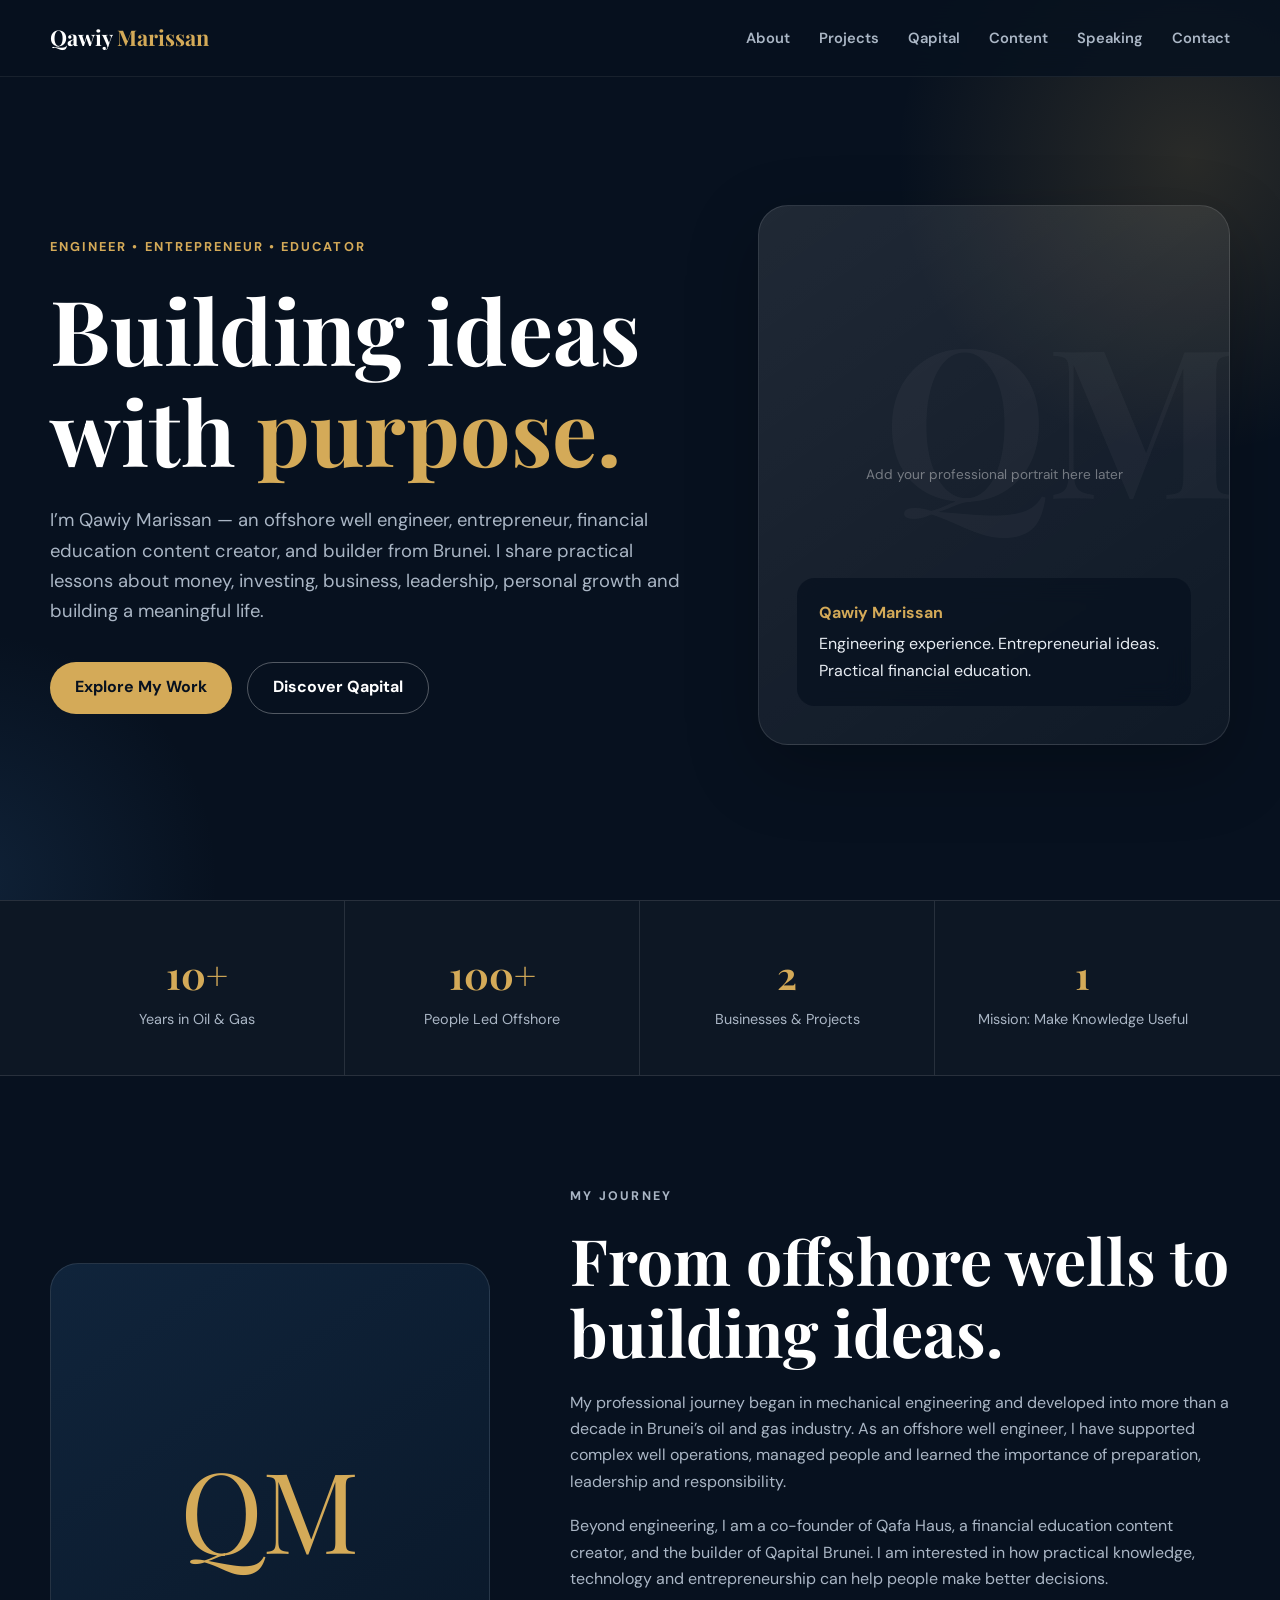
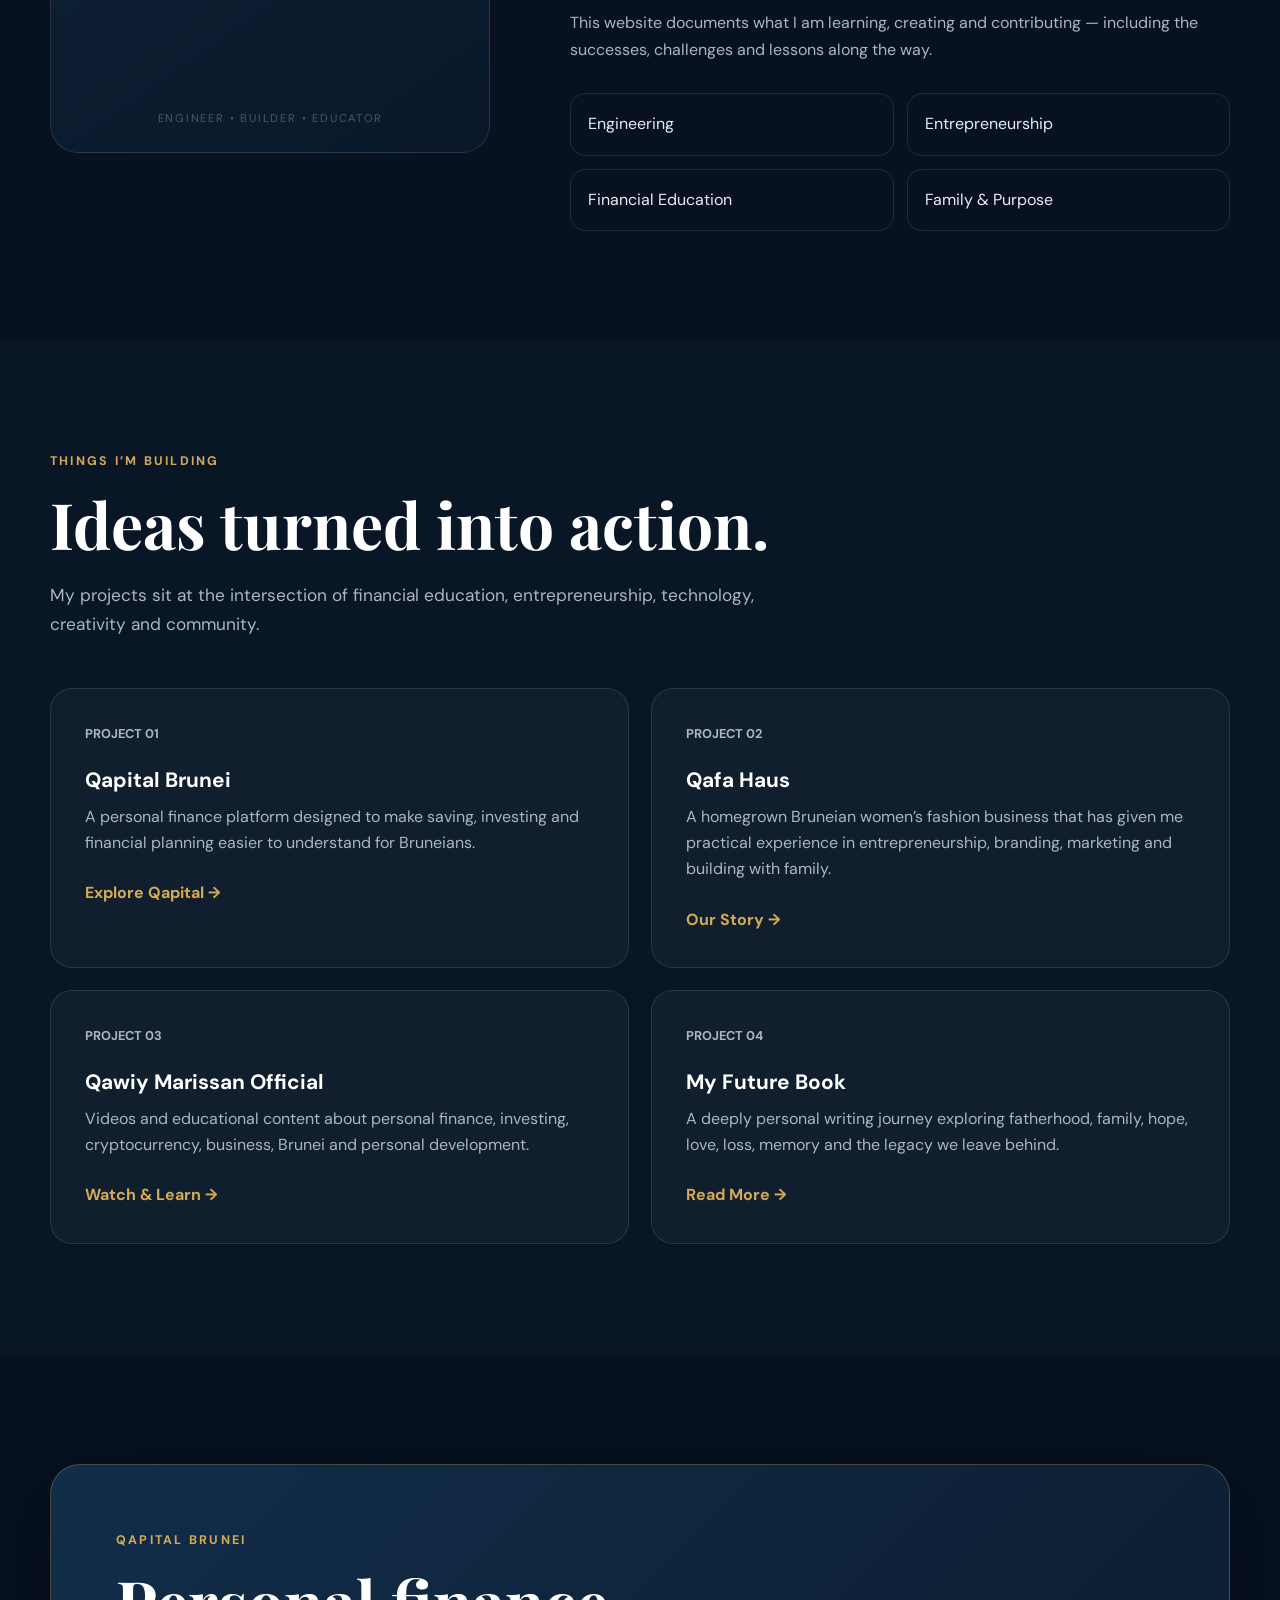
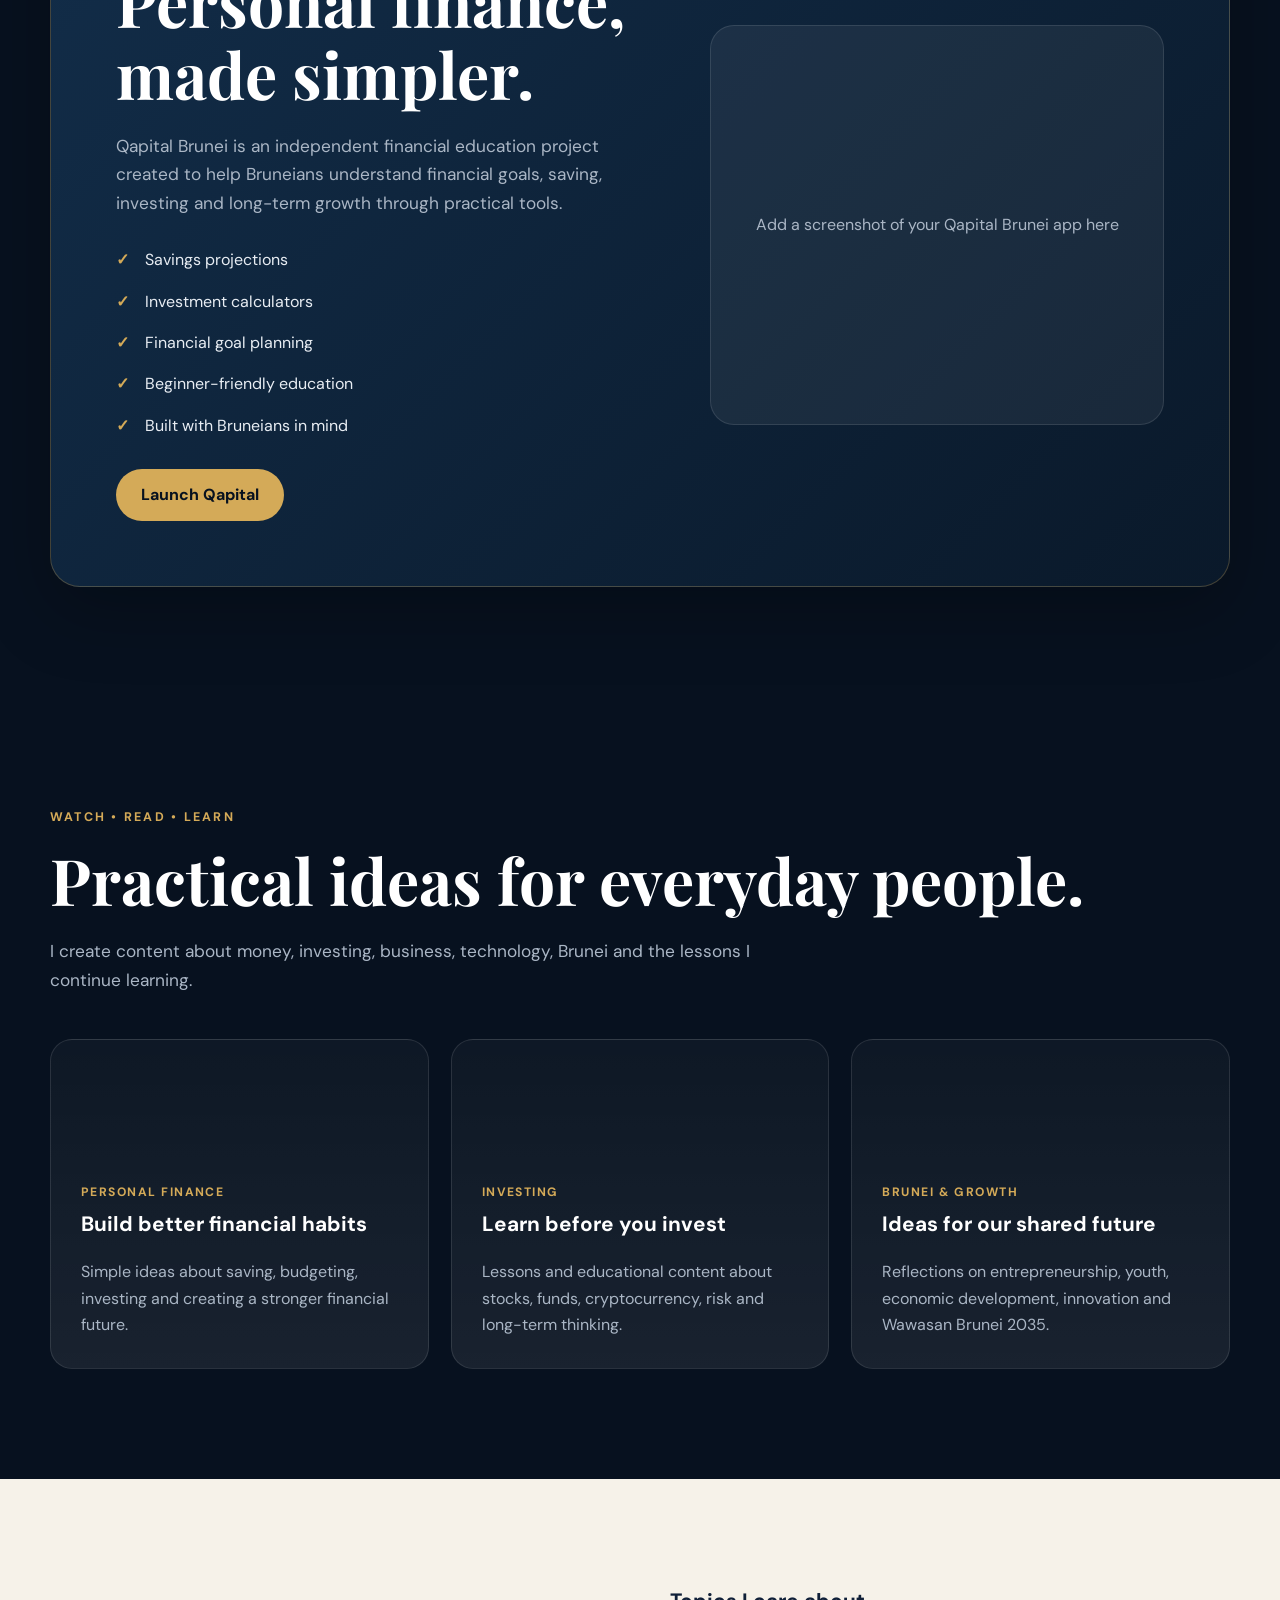
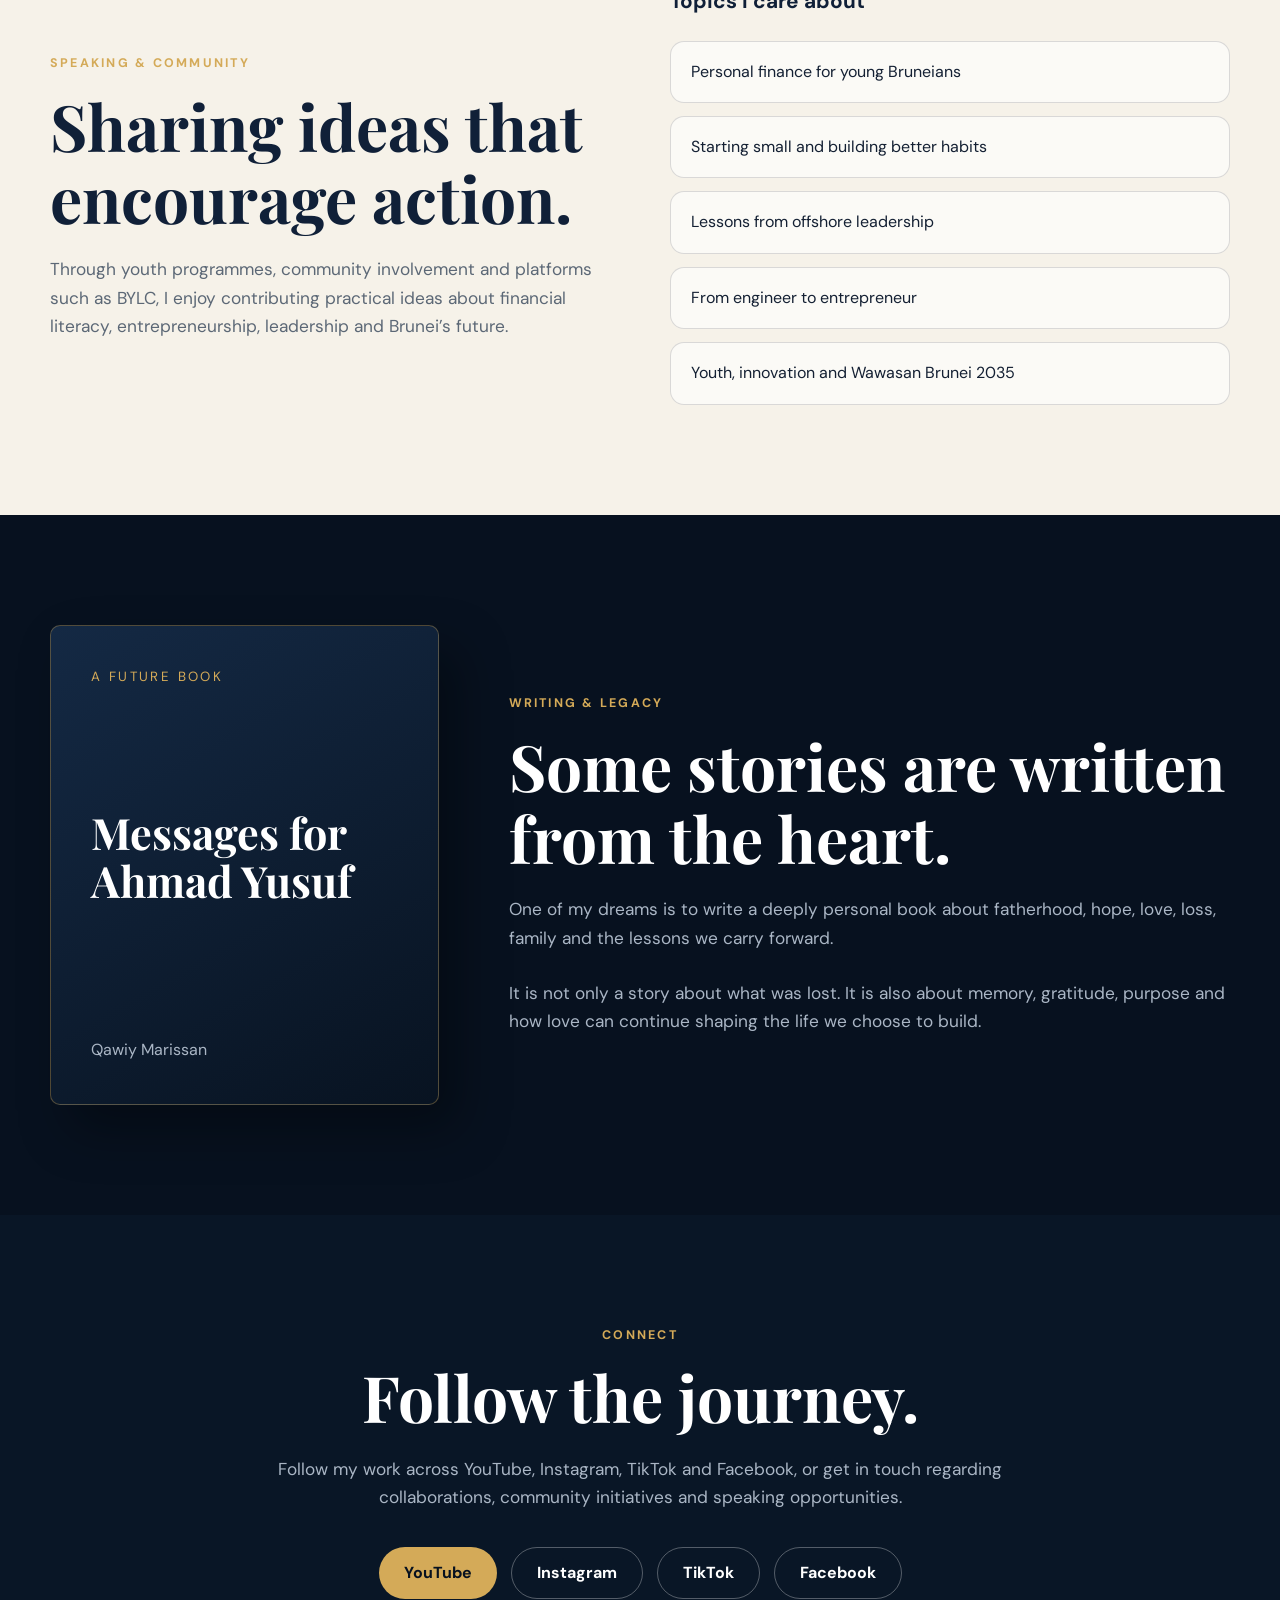
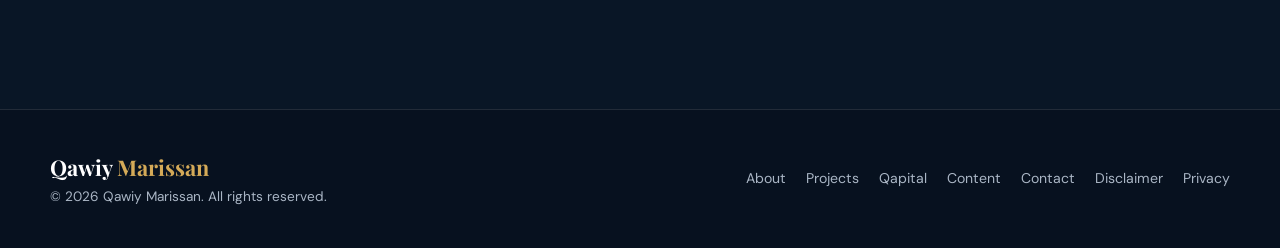
==== index.html @ a320475a "Create first version of qawiymarissan.com" ====
<!DOCTYPE html>
<html lang="en">
<head>
  <meta charset="UTF-8">

  <meta
    name="viewport"
    content="width=device-width, initial-scale=1.0"
  >

  <title>
    Qawiy Marissan | Engineer, Entrepreneur & Financial Educator
  </title>

  <meta
    name="description"
    content="The official website of Qawiy Marissan — offshore well engineer, entrepreneur, financial educator, content creator and builder of Qapital Brunei."
  >

  <meta
    name="author"
    content="Qawiy Marissan"
  >

  <meta
    name="theme-color"
    content="#07111f"
  >

  <meta
    property="og:title"
    content="Qawiy Marissan"
  >

  <meta
    property="og:description"
    content="Engineering experience. Entrepreneurial ideas. Practical financial education for Brunei."
  >

  <meta
    property="og:type"
    content="website"
  >

  <meta
    property="og:url"
    content="https://qawiymarissan.com"
  >

  <link
    rel="preconnect"
    href="https://fonts.googleapis.com"
  >

  <link
    rel="preconnect"
    href="https://fonts.gstatic.com"
    crossorigin
  >

  <link
    href="https://fonts.googleapis.com/css2?family=DM+Sans:wght@400;500;600;700&family=Playfair+Display:wght@600;700&display=swap"
    rel="stylesheet"
  >

  <style>

    :root {
      --navy: #07111f;
      --navy-light: #0c1c30;
      --navy-card: #10243b;

      --gold: #d4aa58;
      --gold-light: #f1d59a;

      --white: #ffffff;
      --cream: #f6f2e9;

      --text: #e8edf3;
      --muted: #aab6c5;

      --border:
        rgba(255, 255, 255, 0.11);

      --shadow:
        0 24px 70px rgba(0, 0, 0, 0.25);

      --radius: 22px;

      --max-width: 1180px;
    }


    * {
      box-sizing: border-box;
      margin: 0;
      padding: 0;
    }


    html {
      scroll-behavior: smooth;
    }


    body {
      background: var(--navy);

      color: var(--text);

      font-family:
        "DM Sans",
        Arial,
        sans-serif;

      line-height: 1.65;

      overflow-x: hidden;
    }


    a {
      color: inherit;

      text-decoration: none;
    }


    img {
      max-width: 100%;

      display: block;
    }


    button {
      font: inherit;
    }


    .container {
      width:
        min(
          calc(100% - 40px),
          var(--max-width)
        );

      margin: auto;
    }


    .section {
      padding:
        110px
        0;
    }


    .section-label {
      color: var(--gold);

      font-size: 0.78rem;

      font-weight: 700;

      letter-spacing: 0.18em;

      text-transform: uppercase;

      margin-bottom: 16px;
    }


    h1,
    h2,
    h3 {
      line-height: 1.12;
    }


    h1,
    h2 {
      font-family:
        "Playfair Display",
        Georgia,
        serif;
    }


    h2 {
      color: var(--white);

      font-size:
        clamp(
          2.1rem,
          5vw,
          4rem
        );

      margin-bottom: 22px;
    }


    h3 {
      color: var(--white);

      font-size: 1.3rem;

      margin-bottom: 12px;
    }


    .lead {
      color: var(--muted);

      max-width: 730px;

      font-size: 1.08rem;
    }


    .btn {
      display: inline-flex;

      justify-content: center;

      align-items: center;

      min-height: 52px;

      padding:
        0
        25px;

      border-radius: 999px;

      font-weight: 700;

      transition:
        transform 0.25s ease,
        background 0.25s ease,
        border 0.25s ease;
    }


    .btn:hover {
      transform:
        translateY(-3px);
    }


    .btn-primary {
      background:
        var(--gold);

      color:
        var(--navy);
    }


    .btn-primary:hover {
      background:
        var(--gold-light);
    }


    .btn-outline {
      border:
        1px solid
        rgba(
          255,
          255,
          255,
          0.3
        );

      color:
        var(--white);
    }


    .btn-outline:hover {
      border-color:
        var(--gold);

      color:
        var(--gold);
    }


    /* Navigation */


    .navbar {
      position: fixed;

      top: 0;

      left: 0;

      right: 0;

      z-index: 1000;

      background:
        rgba(
          7,
          17,
          31,
          0.83
        );

      backdrop-filter:
        blur(18px);

      border-bottom:
        1px solid
        rgba(
          255,
          255,
          255,
          0.07
        );
    }


    .nav-inner {
      min-height: 76px;

      display: flex;

      justify-content:
        space-between;

      align-items:
        center;
    }


    .logo {
      font-family:
        "Playfair Display",
        serif;

      color:
        var(--white);

      font-size: 1.35rem;

      font-weight: 700;
    }


    .logo span {
      color:
        var(--gold);
    }


    .nav-links {
      display: flex;

      align-items:
        center;

      gap: 29px;

      list-style: none;
    }


    .nav-links a {
      color:
        var(--muted);

      font-size:
        0.92rem;

      font-weight:
        600;

      transition:
        color
        0.2s;
    }


    .nav-links a:hover {
      color:
        var(--gold);
    }


    .menu-button {
      display: none;

      border: 0;

      background:
        transparent;

      color:
        var(--white);

      font-size:
        1.6rem;

      cursor:
        pointer;
    }


    /* Hero */


    .hero {
      min-height:
        100vh;

      display:
        flex;

      align-items:
        center;

      padding:
        130px
        0
        80px;

      position:
        relative;

      overflow:
        hidden;
    }


    .hero::before {
      content: "";

      position:
        absolute;

      width:
        620px;

      height:
        620px;

      right:
        -220px;

      top:
        -150px;

      border-radius:
        50%;

      background:
        radial-gradient(
          circle,
          rgba(
            212,
            170,
            88,
            0.17
          ),
          transparent
          67%
        );
    }


    .hero::after {
      content: "";

      position:
        absolute;

      width:
        500px;

      height:
        500px;

      left:
        -280px;

      bottom:
        -230px;

      border-radius:
        50%;

      background:
        radial-gradient(
          circle,
          rgba(
            52,
            105,
            159,
            0.19
          ),
          transparent
          70%
        );
    }


    .hero-grid {
      display: grid;

      grid-template-columns:
        1.15fr
        0.85fr;

      align-items:
        center;

      gap:
        70px;

      position:
        relative;

      z-index:
        1;
    }


    .hero-kicker {
      color:
        var(--gold);

      font-weight:
        700;

      letter-spacing:
        0.16em;

      text-transform:
        uppercase;

      font-size:
        0.8rem;

      margin-bottom:
        22px;
    }


    .hero h1 {
      color:
        var(--white);

      font-size:
        clamp(
          3.4rem,
          7vw,
          6.8rem
        );

      margin-bottom:
        25px;
    }


    .hero h1 span {
      color:
        var(--gold);
    }


    .hero-description {
      color:
        var(--muted);

      font-size:
        1.15rem;

      max-width:
        680px;
    }


    .hero-buttons {
      display:
        flex;

      flex-wrap:
        wrap;

      gap:
        15px;

      margin-top:
        35px;
    }


    .hero-card {
      background:
        linear-gradient(
          145deg,
          rgba(
            255,
            255,
            255,
            0.1
          ),
          rgba(
            255,
            255,
            255,
            0.035
          )
        );

      border:
        1px solid
        var(--border);

      border-radius:
        30px;

      min-height:
        540px;

      display:
        flex;

      flex-direction:
        column;

      justify-content:
        flex-end;

      padding:
        38px;

      box-shadow:
        var(--shadow);

      position:
        relative;

      overflow:
        hidden;
    }


    .hero-card::before {
      content:
        "QM";

      position:
        absolute;

      font-family:
        "Playfair Display",
        serif;

      font-size:
        13rem;

      font-weight:
        700;

      color:
        rgba(
          255,
          255,
          255,
          0.035
        );

      top:
        35px;

      right:
        -10px;
    }


    .photo-placeholder {
      position:
        absolute;

      inset:
        0;

      display:
        flex;

      justify-content:
        center;

      align-items:
        center;

      color:
        rgba(
          255,
          255,
          255,
          0.4
        );

      font-size:
        0.85rem;

      text-align:
        center;

      padding:
        30px;
    }


    .hero-card-content {
      position:
        relative;

      z-index:
        2;

      background:
        rgba(
          7,
          17,
          31,
          0.7
        );

      backdrop-filter:
        blur(12px);

      padding:
        22px;

      border-radius:
        18px;
    }


    .hero-card-content strong {
      color:
        var(--gold);

      display:
        block;

      margin-bottom:
        5px;
    }


    /* Statistics */


    .stats {
      border-top:
        1px solid
        var(--border);

      border-bottom:
        1px solid
        var(--border);

      background:
        rgba(
          255,
          255,
          255,
          0.025
        );
    }


    .stats-grid {
      display:
        grid;

      grid-template-columns:
        repeat(
          4,
          1fr
        );
    }


    .stat {
      padding:
        42px
        25px;

      text-align:
        center;

      border-right:
        1px solid
        var(--border);
    }


    .stat:last-child {
      border-right:
        0;
    }


    .stat strong {
      display:
        block;

      color:
        var(--gold);

      font-family:
        "Playfair Display",
        serif;

      font-size:
        2.4rem;
    }


    .stat span {
      color:
        var(--muted);

      font-size:
        0.9rem;
    }


    /* About */


    .about-grid {
      display:
        grid;

      grid-template-columns:
        0.8fr
        1.2fr;

      gap:
        80px;

      align-items:
        center;
    }


    .about-panel {
      min-height:
        490px;

      border:
        1px solid
        var(--border);

      border-radius:
        28px;

      background:
        linear-gradient(
          145deg,
          var(--navy-card),
          #091728
        );

      display:
        flex;

      align-items:
        center;

      justify-content:
        center;

      text-align:
        center;

      padding:
        40px;

      position:
        relative;

      overflow:
        hidden;
    }


    .about-panel::after {
      content:
        "ENGINEER • BUILDER • EDUCATOR";

      position:
        absolute;

      bottom:
        25px;

      color:
        rgba(
          255,
          255,
          255,
          0.27
        );

      font-size:
        0.7rem;

      letter-spacing:
        0.16em;
    }


    .qm-mark {
      font-family:
        "Playfair Display",
        serif;

      font-size:
        7rem;

      color:
        var(--gold);
    }


    .about-copy p {
      color:
        var(--muted);

      margin-bottom:
        18px;
    }


    .values {
      display:
        grid;

      grid-template-columns:
        1fr
        1fr;

      gap:
        13px;

      margin-top:
        30px;
    }


    .value {
      border:
        1px solid
        var(--border);

      padding:
        17px;

      border-radius:
        15px;

      color:
        var(--text);
    }


    /* Projects */


    .projects {
      background:
        #091626;
    }


    .cards {
      display:
        grid;

      grid-template-columns:
        repeat(
          2,
          1fr
        );

      gap:
        22px;

      margin-top:
        50px;
    }


    .card {
      border:
        1px solid
        var(--border);

      border-radius:
        var(--radius);

      padding:
        34px;

      background:
        rgba(
          255,
          255,
          255,
          0.035
        );

      transition:
        transform
        0.3s,
        border
        0.3s;
    }


    .card:hover {
      transform:
        translateY(-7px);

      border-color:
        rgba(
          212,
          170,
          88,
          0.55
        );
    }


    .card-number {
      color:
        var(--gold);

      font-size:
        0.8rem;

      font-weight:
        700;

      margin-bottom:
        40px;
    }


    .card p {
      color:
        var(--muted);

      margin-bottom:
        24px;
    }


    .text-link {
      color:
        var(--gold);

      font-weight:
        700;
    }


    /* Qapital */


    .qapital-box {
      display:
        grid;

      grid-template-columns:
        1fr
        0.85fr;

      gap:
        60px;

      align-items:
        center;

      padding:
        65px;

      border-radius:
        30px;

      background:
        linear-gradient(
          135deg,
          #122d49,
          #0a192a
        );

      border:
        1px solid
        rgba(
          212,
          170,
          88,
          0.28
        );

      box-shadow:
        var(--shadow);
    }


    .qapital-features {
      display:
        grid;

      gap:
        15px;

      margin:
        30px
        0;
    }


    .feature {
      color:
        var(--text);
    }


    .feature::before {
      content:
        "✓";

      color:
        var(--gold);

      margin-right:
        12px;

      font-weight:
        700;
    }


    .app-preview {
      min-height:
        400px;

      background:
        rgba(
          255,
          255,
          255,
          0.06
        );

      border:
        1px solid
        var(--border);

      border-radius:
        24px;

      display:
        flex;

      justify-content:
        center;

      align-items:
        center;

      text-align:
        center;

      color:
        var(--muted);

      padding:
        30px;
    }


    /* Content */


    .content-grid {
      display:
        grid;

      grid-template-columns:
        repeat(
          3,
          1fr
        );

      gap:
        22px;

      margin-top:
        45px;
    }


    .content-card {
      min-height:
        330px;

      border-radius:
        22px;

      border:
        1px solid
        var(--border);

      padding:
        30px;

      display:
        flex;

      flex-direction:
        column;

      justify-content:
        flex-end;

      background:
        linear-gradient(
          180deg,
          rgba(
            255,
            255,
            255,
            0.03
          ),
          rgba(
            255,
            255,
            255,
            0.075
          )
        );
    }


    .content-card span {
      color:
        var(--gold);

      font-size:
        0.76rem;

      text-transform:
        uppercase;

      letter-spacing:
        0.12em;

      font-weight:
        700;

      margin-bottom:
        10px;
    }


    .content-card p {
      color:
        var(--muted);

      margin-top:
        12px;
    }


    /* Speaking */


    .speaking {
      background:
        var(--cream);

      color:
        #142033;
    }


    .speaking h2,
    .speaking h3 {
      color:
        #102038;
    }


    .speaking .lead {
      color:
        #5c6876;
    }


    .speaking-grid {
      display:
        grid;

      grid-template-columns:
        1fr
        1fr;

      gap:
        60px;

      align-items:
        center;
    }


    .topic-list {
      display:
        grid;

      gap:
        13px;

      margin-top:
        28px;
    }


    .topic {
      padding:
        17px
        20px;

      border:
        1px solid
        rgba(
          7,
          17,
          31,
          0.14
        );

      border-radius:
        14px;

      background:
        rgba(
          255,
          255,
          255,
          0.58
        );
    }


    /* Book */


    .book-grid {
      display:
        grid;

      grid-template-columns:
        0.7fr
        1.3fr;

      gap:
        70px;

      align-items:
        center;
    }


    .book-cover {
      min-height:
        480px;

      border:
        1px solid
        rgba(
          212,
          170,
          88,
          0.35
        );

      border-radius:
        10px;

      background:
        linear-gradient(
          150deg,
          #142944,
          #081321
        );

      box-shadow:
        20px
        25px
        50px
        rgba(
          0,
          0,
          0,
          0.35
        );

      padding:
        40px;

      display:
        flex;

      flex-direction:
        column;

      justify-content:
        space-between;
    }


    .book-cover small {
      color:
        var(--gold);

      letter-spacing:
        0.18em;

      text-transform:
        uppercase;
    }


    .book-cover h3 {
      font-family:
        "Playfair Display",
        serif;

      font-size:
        2.7rem;
    }


    .book-cover p {
      color:
        var(--muted);
    }


    /* Contact */


    .contact {
      background:
        #091626;
    }


    .contact-box {
      text-align:
        center;

      max-width:
        800px;

      margin:
        auto;
    }


    .contact-buttons {
      display:
        flex;

      flex-wrap:
        wrap;

      justify-content:
        center;

      gap:
        14px;

      margin-top:
        35px;
    }


    /* Footer */


    footer {
      border-top:
        1px solid
        var(--border);

      padding:
        40px
        0;
    }


    .footer-inner {
      display:
        flex;

      justify-content:
        space-between;

      align-items:
        center;

      gap:
        30px;
    }


    .footer-links {
      display:
        flex;

      flex-wrap:
        wrap;

      gap:
        20px;
    }


    .footer-links a {
      color:
        var(--muted);

      font-size:
        0.88rem;
    }


    .copyright {
      color:
        var(--muted);

      font-size:
        0.85rem;
    }


    /* Mobile */


    @media (
      max-width:
      900px
    ) {

      .menu-button {
        display:
          block;
      }


      .nav-links {
        position:
          absolute;

        top:
          76px;

        left:
          0;

        right:
          0;

        display:
          none;

        flex-direction:
          column;

        align-items:
          flex-start;

        padding:
          25px;

        background:
          #091626;

        border-bottom:
          1px solid
          var(--border);
      }


      .nav-links.open {
        display:
          flex;
      }


      .hero-grid,
      .about-grid,
      .qapital-box,
      .speaking-grid,
      .book-grid {
        grid-template-columns:
          1fr;
      }


      .hero {
        min-height:
          auto;
      }


      .hero-card {
        min-height:
          430px;
      }


      .stats-grid {
        grid-template-columns:
          1fr
          1fr;
      }


      .stat:nth-child(2) {
        border-right:
          0;
      }


      .stat:nth-child(-n+2) {
        border-bottom:
          1px solid
          var(--border);
      }


      .cards {
        grid-template-columns:
          1fr;
      }


      .content-grid {
        grid-template-columns:
          1fr;
      }


      .qapital-box {
        padding:
          40px
          25px;
      }


      .footer-inner {
        flex-direction:
          column;

        align-items:
          flex-start;
      }

    }


    @media (
      max-width:
      560px
    ) {

      .container {
        width:
          min(
            calc(
              100% - 28px
            ),
            var(
              --max-width
            )
          );
      }


      .section {
        padding:
          82px
          0;
      }


      .hero h1 {
        font-size:
          3.5rem;
      }


      .hero-buttons,
      .contact-buttons {
        flex-direction:
          column;
      }


      .btn {
        width:
          100%;
      }


      .values {
        grid-template-columns:
          1fr;
      }


      .stats-grid {
        grid-template-columns:
          1fr;
      }


      .stat {
        border-right:
          0;

        border-bottom:
          1px solid
          var(--border);
      }


      .stat:last-child {
        border-bottom:
          0;
      }


      .book-cover {
        min-height:
          410px;
      }

    }

  </style>
</head>


<body>


<header class="navbar">

  <div class="container nav-inner">

    <a
      href="#home"
      class="logo"
    >

      Qawiy
      <span>
        Marissan
      </span>

    </a>


    <button
      class="menu-button"
      id="menuButton"
      aria-label="Open navigation"
    >

      ☰

    </button>


    <ul
      class="nav-links"
      id="navLinks"
    >

      <li>
        <a href="#about">
          About
        </a>
      </li>

      <li>
        <a href="#projects">
          Projects
        </a>
      </li>

      <li>
        <a href="#qapital">
          Qapital
        </a>
      </li>

      <li>
        <a href="#content">
          Content
        </a>
      </li>

      <li>
        <a href="#speaking">
          Speaking
        </a>
      </li>

      <li>
        <a href="#contact">
          Contact
        </a>
      </li>

    </ul>

  </div>

</header>



<main>


<section
  class="hero"
  id="home"
>

  <div
    class="container hero-grid"
  >


    <div>

      <p
        class="hero-kicker"
      >

        Engineer • Entrepreneur • Educator

      </p>


      <h1>

        Building ideas
        with

        <span>
          purpose.
        </span>

      </h1>


      <p
        class="hero-description"
      >

        I’m Qawiy Marissan — an offshore well engineer,
        entrepreneur, financial education content creator,
        and builder from Brunei.

        I share practical lessons about money,
        investing, business, leadership,
        personal growth and building a meaningful life.

      </p>


      <div
        class="hero-buttons"
      >

        <a
          href="#projects"
          class="btn btn-primary"
        >

          Explore My Work

        </a>


        <a
          href="#qapital"
          class="btn btn-outline"
        >

          Discover Qapital

        </a>

      </div>

    </div>



    <div
      class="hero-card"
    >

      <div
        class="photo-placeholder"
      >

        Add your professional portrait here later

      </div>


      <div
        class="hero-card-content"
      >

        <strong>

          Qawiy Marissan

        </strong>


        Engineering experience.

        Entrepreneurial ideas.

        Practical financial education.

      </div>

    </div>


  </div>

</section>



<section class="stats">

  <div
    class="container stats-grid"
  >


    <div class="stat">

      <strong>
        10+
      </strong>

      <span>
        Years in Oil & Gas
      </span>

    </div>


    <div class="stat">

      <strong>
        100+
      </strong>

      <span>
        People Led Offshore
      </span>

    </div>


    <div class="stat">

      <strong>
        2
      </strong>

      <span>
        Businesses & Projects
      </span>

    </div>


    <div class="stat">

      <strong>
        1
      </strong>

      <span>
        Mission: Make Knowledge Useful
      </span>

    </div>


  </div>

</section>



<section
  class="section"
  id="about"
>

  <div
    class="container about-grid"
  >


    <div
      class="about-panel"
    >

      <div
        class="qm-mark"
      >

        QM

      </div>

    </div>



    <div
      class="about-copy"
    >

      <p
        class="section-label"
      >

        My Journey

      </p>


      <h2>

        From offshore wells
        to building ideas.

      </h2>


      <p>

        My professional journey began in mechanical
        engineering and developed into more than a decade
        in Brunei’s oil and gas industry.

        As an offshore well engineer,
        I have supported complex well operations,
        managed people and learned the importance
        of preparation, leadership and responsibility.

      </p>


      <p>

        Beyond engineering,
        I am a co-founder of Qafa Haus,
        a financial education content creator,
        and the builder of Qapital Brunei.

        I am interested in how practical knowledge,
        technology and entrepreneurship
        can help people make better decisions.

      </p>


      <p>

        This website documents what I am learning,
        creating and contributing —
        including the successes,
        challenges and lessons along the way.

      </p>


      <div
        class="values"
      >

        <div class="value">
          Engineering
        </div>

        <div class="value">
          Entrepreneurship
        </div>

        <div class="value">
          Financial Education
        </div>

        <div class="value">
          Family & Purpose
        </div>

      </div>

    </div>


  </div>

</section>



<section
  class="section projects"
  id="projects"
>

  <div class="container">

    <p
      class="section-label"
    >

      Things I’m Building

    </p>


    <h2>

      Ideas turned
      into action.

    </h2>


    <p
      class="lead"
    >

      My projects sit at the intersection
      of financial education,
      entrepreneurship,
      technology,
      creativity and community.

    </p>



    <div class="cards">


      <article class="card">

        <p
          class="card-number"
        >

          PROJECT 01

        </p>


        <h3>

          Qapital Brunei

        </h3>


        <p>

          A personal finance platform designed
          to make saving,
          investing and financial planning
          easier to understand for Bruneians.

        </p>


        <a
          href="#qapital"
          class="text-link"
        >

          Explore Qapital →

        </a>

      </article>



      <article class="card">

        <p
          class="card-number"
        >

          PROJECT 02

        </p>


        <h3>

          Qafa Haus

        </h3>


        <p>

          A homegrown Bruneian women’s fashion business
          that has given me practical experience
          in entrepreneurship,
          branding,
          marketing and building with family.

        </p>


        <a
          href="#contact"
          class="text-link"
        >

          Our Story →

        </a>

      </article>



      <article class="card">

        <p
          class="card-number"
        >

          PROJECT 03

        </p>


        <h3>

          Qawiy Marissan Official

        </h3>


        <p>

          Videos and educational content
          about personal finance,
          investing,
          cryptocurrency,
          business,
          Brunei and personal development.

        </p>


        <a
          href="#content"
          class="text-link"
        >

          Watch & Learn →

        </a>

      </article>



      <article class="card">

        <p
          class="card-number"
        >

          PROJECT 04

        </p>


        <h3>

          My Future Book

        </h3>


        <p>

          A deeply personal writing journey
          exploring fatherhood,
          family,
          hope,
          love,
          loss,
          memory and the legacy
          we leave behind.

        </p>


        <a
          href="#book"
          class="text-link"
        >

          Read More →

        </a>

      </article>


    </div>

  </div>

</section>



<section
  class="section"
  id="qapital"
>

  <div class="container">


    <div
      class="qapital-box"
    >


      <div>

        <p
          class="section-label"
        >

          Qapital Brunei

        </p>


        <h2>

          Personal finance,
          made simpler.

        </h2>


        <p
          class="lead"
        >

          Qapital Brunei is an independent
          financial education project
          created to help Bruneians understand
          financial goals,
          saving,
          investing and long-term growth
          through practical tools.

        </p>


        <div
          class="qapital-features"
        >

          <div class="feature">

            Savings projections

          </div>


          <div class="feature">

            Investment calculators

          </div>


          <div class="feature">

            Financial goal planning

          </div>


          <div class="feature">

            Beginner-friendly education

          </div>


          <div class="feature">

            Built with Bruneians in mind

          </div>

        </div>


        <a
          href="#"
          class="btn btn-primary"
        >

          Launch Qapital

        </a>

      </div>



      <div
        class="app-preview"
      >

        Add a screenshot
        of your Qapital Brunei app here

      </div>


    </div>


  </div>

</section>



<section
  class="section"
  id="content"
>

  <div class="container">

    <p
      class="section-label"
    >

      Watch • Read • Learn

    </p>


    <h2>

      Practical ideas
      for everyday people.

    </h2>


    <p
      class="lead"
    >

      I create content about money,
      investing,
      business,
      technology,
      Brunei and the lessons
      I continue learning.

    </p>



    <div
      class="content-grid"
    >


      <article
        class="content-card"
      >

        <span>

          Personal Finance

        </span>


        <h3>

          Build better
          financial habits

        </h3>


        <p>

          Simple ideas about saving,
          budgeting,
          investing and creating
          a stronger financial future.

        </p>

      </article>



      <article
        class="content-card"
      >

        <span>

          Investing

        </span>


        <h3>

          Learn before
          you invest

        </h3>


        <p>

          Lessons and educational content
          about stocks,
          funds,
          cryptocurrency,
          risk and long-term thinking.

        </p>

      </article>



      <article
        class="content-card"
      >

        <span>

          Brunei & Growth

        </span>


        <h3>

          Ideas for
          our shared future

        </h3>


        <p>

          Reflections on entrepreneurship,
          youth,
          economic development,
          innovation and Wawasan Brunei 2035.

        </p>

      </article>


    </div>

  </div>

</section>



<section
  class="section speaking"
  id="speaking"
>

  <div
    class="container speaking-grid"
  >


    <div>

      <p
        class="section-label"
      >

        Speaking & Community

      </p>


      <h2>

        Sharing ideas
        that encourage action.

      </h2>


      <p
        class="lead"
      >

        Through youth programmes,
        community involvement
        and platforms such as BYLC,
        I enjoy contributing practical ideas
        about financial literacy,
        entrepreneurship,
        leadership
        and Brunei’s future.

      </p>

    </div>



    <div>

      <h3>

        Topics I care about

      </h3>


      <div
        class="topic-list"
      >

        <div class="topic">

          Personal finance
          for young Bruneians

        </div>


        <div class="topic">

          Starting small
          and building better habits

        </div>


        <div class="topic">

          Lessons from
          offshore leadership

        </div>


        <div class="topic">

          From engineer
          to entrepreneur

        </div>


        <div class="topic">

          Youth,
          innovation
          and Wawasan Brunei 2035

        </div>

      </div>

    </div>


  </div>

</section>



<section
  class="section"
  id="book"
>

  <div
    class="container book-grid"
  >


    <div
      class="book-cover"
    >

      <small>

        A future book

      </small>


      <h3>

        Messages
        for
        Ahmad Yusuf

      </h3>


      <p>

        Qawiy Marissan

      </p>

    </div>



    <div>

      <p
        class="section-label"
      >

        Writing & Legacy

      </p>


      <h2>

        Some stories
        are written
        from the heart.

      </h2>


      <p
        class="lead"
      >

        One of my dreams is to write
        a deeply personal book
        about fatherhood,
        hope,
        love,
        loss,
        family
        and the lessons
        we carry forward.

      </p>


      <br>


      <p
        class="lead"
      >

        It is not only a story
        about what was lost.

        It is also about memory,
        gratitude,
        purpose
        and how love can continue
        shaping the life
        we choose to build.

      </p>

    </div>


  </div>

</section>



<section
  class="section contact"
  id="contact"
>

  <div
    class="container contact-box"
  >

    <p
      class="section-label"
    >

      Connect

    </p>


    <h2>

      Follow the journey.

    </h2>


    <p
      class="lead"
      style="
        margin:
        auto;
      "
    >

      Follow my work across YouTube,
      Instagram,
      TikTok and Facebook,
      or get in touch
      regarding collaborations,
      community initiatives
      and speaking opportunities.

    </p>


    <div
      class="contact-buttons"
    >


      <a
        href="#"
        class="btn btn-primary"
      >

        YouTube

      </a>


      <a
        href="#"
        class="btn btn-outline"
      >

        Instagram

      </a>


      <a
        href="#"
        class="btn btn-outline"
      >

        TikTok

      </a>


      <a
        href="#"
        class="btn btn-outline"
      >

        Facebook

      </a>


    </div>

  </div>

</section>


</main>



<footer>

  <div
    class="container footer-inner"
  >


    <div>

      <div
        class="logo"
      >

        Qawiy
        <span>
          Marissan
        </span>

      </div>


      <p
        class="copyright"
      >

        ©
        <span id="year">
        </span>

        Qawiy Marissan.

        All rights reserved.

      </p>

    </div>



    <div
      class="footer-links"
    >

      <a href="#about">
        About
      </a>

      <a href="#projects">
        Projects
      </a>

      <a href="#qapital">
        Qapital
      </a>

      <a href="#content">
        Content
      </a>

      <a href="#contact">
        Contact
      </a>

      <a href="#">
        Disclaimer
      </a>

      <a href="#">
        Privacy
      </a>

    </div>


  </div>

</footer>



<script>

  const menuButton =
    document.getElementById(
      "menuButton"
    );


  const navLinks =
    document.getElementById(
      "navLinks"
    );


  menuButton.addEventListener(
    "click",
    function () {

      navLinks.classList.toggle(
        "open"
      );

    }
  );


  document
    .querySelectorAll(
      ".nav-links a"
    )
    .forEach(
      function (link) {

        link.addEventListener(
          "click",
          function () {

            navLinks.classList.remove(
              "open"
            );

          }
        );

      }
    );


  document
    .getElementById(
      "year"
    )
    .textContent =
      new Date()
      .getFullYear();

</script>


</body>
</html>
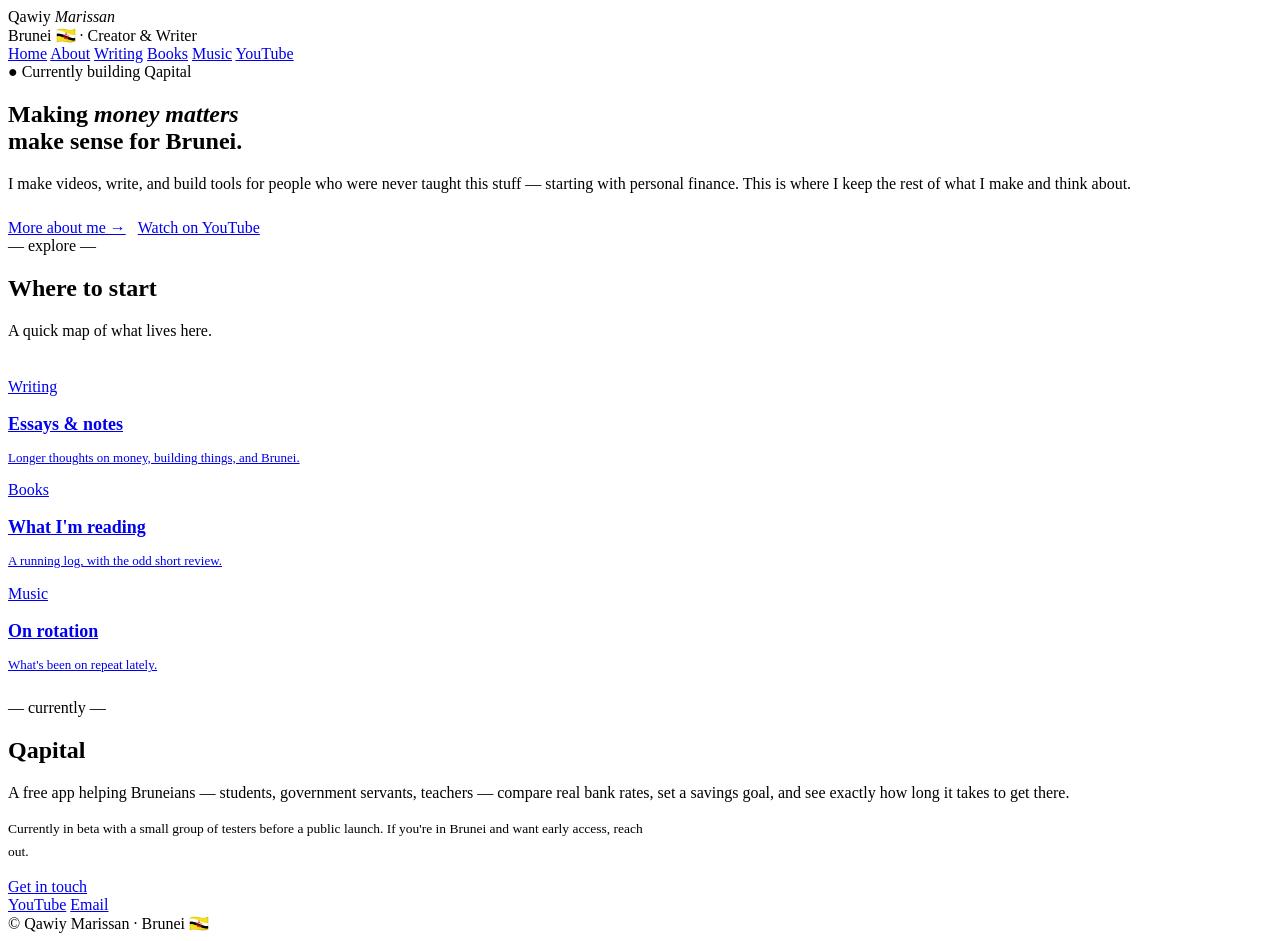
==== commit dc1069e9: "Add files via upload" ====
--- a/index.html
+++ b/index.html
@@ -1,3097 +1,100 @@
 <!DOCTYPE html>
 <html lang="en">
 <head>
-  <meta charset="UTF-8">
-
-  <meta
-    name="viewport"
-    content="width=device-width, initial-scale=1.0"
-  >
-
-  <title>
-    Qawiy Marissan | Engineer, Entrepreneur & Financial Educator
-  </title>
-
-  <meta
-    name="description"
-    content="The official website of Qawiy Marissan — offshore well engineer, entrepreneur, financial educator, content creator and builder of Qapital Brunei."
-  >
-
-  <meta
-    name="author"
-    content="Qawiy Marissan"
-  >
-
-  <meta
-    name="theme-color"
-    content="#07111f"
-  >
-
-  <meta
-    property="og:title"
-    content="Qawiy Marissan"
-  >
-
-  <meta
-    property="og:description"
-    content="Engineering experience. Entrepreneurial ideas. Practical financial education for Brunei."
-  >
-
-  <meta
-    property="og:type"
-    content="website"
-  >
-
-  <meta
-    property="og:url"
-    content="https://qawiymarissan.com"
-  >
-
-  <link
-    rel="preconnect"
-    href="https://fonts.googleapis.com"
-  >
-
-  <link
-    rel="preconnect"
-    href="https://fonts.gstatic.com"
-    crossorigin
-  >
-
-  <link
-    href="https://fonts.googleapis.com/css2?family=DM+Sans:wght@400;500;600;700&family=Playfair+Display:wght@600;700&display=swap"
-    rel="stylesheet"
-  >
-
-  <style>
-
-    :root {
-      --navy: #07111f;
-      --navy-light: #0c1c30;
-      --navy-card: #10243b;
-
-      --gold: #d4aa58;
-      --gold-light: #f1d59a;
-
-      --white: #ffffff;
-      --cream: #f6f2e9;
-
-      --text: #e8edf3;
-      --muted: #aab6c5;
-
-      --border:
-        rgba(255, 255, 255, 0.11);
-
-      --shadow:
-        0 24px 70px rgba(0, 0, 0, 0.25);
-
-      --radius: 22px;
-
-      --max-width: 1180px;
-    }
-
-
-    * {
-      box-sizing: border-box;
-      margin: 0;
-      padding: 0;
-    }
-
-
-    html {
-      scroll-behavior: smooth;
-    }
-
-
-    body {
-      background: var(--navy);
-
-      color: var(--text);
-
-      font-family:
-        "DM Sans",
-        Arial,
-        sans-serif;
-
-      line-height: 1.65;
-
-      overflow-x: hidden;
-    }
-
-
-    a {
-      color: inherit;
-
-      text-decoration: none;
-    }
-
-
-    img {
-      max-width: 100%;
-
-      display: block;
-    }
-
-
-    button {
-      font: inherit;
-    }
-
-
-    .container {
-      width:
-        min(
-          calc(100% - 40px),
-          var(--max-width)
-        );
-
-      margin: auto;
-    }
-
-
-    .section {
-      padding:
-        110px
-        0;
-    }
-
-
-    .section-label {
-      color: var(--gold);
-
-      font-size: 0.78rem;
-
-      font-weight: 700;
-
-      letter-spacing: 0.18em;
-
-      text-transform: uppercase;
-
-      margin-bottom: 16px;
-    }
-
-
-    h1,
-    h2,
-    h3 {
-      line-height: 1.12;
-    }
-
-
-    h1,
-    h2 {
-      font-family:
-        "Playfair Display",
-        Georgia,
-        serif;
-    }
-
-
-    h2 {
-      color: var(--white);
-
-      font-size:
-        clamp(
-          2.1rem,
-          5vw,
-          4rem
-        );
-
-      margin-bottom: 22px;
-    }
-
-
-    h3 {
-      color: var(--white);
-
-      font-size: 1.3rem;
-
-      margin-bottom: 12px;
-    }
-
-
-    .lead {
-      color: var(--muted);
-
-      max-width: 730px;
-
-      font-size: 1.08rem;
-    }
-
-
-    .btn {
-      display: inline-flex;
-
-      justify-content: center;
-
-      align-items: center;
-
-      min-height: 52px;
-
-      padding:
-        0
-        25px;
-
-      border-radius: 999px;
-
-      font-weight: 700;
-
-      transition:
-        transform 0.25s ease,
-        background 0.25s ease,
-        border 0.25s ease;
-    }
-
-
-    .btn:hover {
-      transform:
-        translateY(-3px);
-    }
-
-
-    .btn-primary {
-      background:
-        var(--gold);
-
-      color:
-        var(--navy);
-    }
-
-
-    .btn-primary:hover {
-      background:
-        var(--gold-light);
-    }
-
-
-    .btn-outline {
-      border:
-        1px solid
-        rgba(
-          255,
-          255,
-          255,
-          0.3
-        );
-
-      color:
-        var(--white);
-    }
-
-
-    .btn-outline:hover {
-      border-color:
-        var(--gold);
-
-      color:
-        var(--gold);
-    }
-
-
-    /* Navigation */
-
-
-    .navbar {
-      position: fixed;
-
-      top: 0;
-
-      left: 0;
-
-      right: 0;
-
-      z-index: 1000;
-
-      background:
-        rgba(
-          7,
-          17,
-          31,
-          0.83
-        );
-
-      backdrop-filter:
-        blur(18px);
-
-      border-bottom:
-        1px solid
-        rgba(
-          255,
-          255,
-          255,
-          0.07
-        );
-    }
-
-
-    .nav-inner {
-      min-height: 76px;
-
-      display: flex;
-
-      justify-content:
-        space-between;
-
-      align-items:
-        center;
-    }
-
-
-    .logo {
-      font-family:
-        "Playfair Display",
-        serif;
-
-      color:
-        var(--white);
-
-      font-size: 1.35rem;
-
-      font-weight: 700;
-    }
-
-
-    .logo span {
-      color:
-        var(--gold);
-    }
-
-
-    .nav-links {
-      display: flex;
-
-      align-items:
-        center;
-
-      gap: 29px;
-
-      list-style: none;
-    }
-
-
-    .nav-links a {
-      color:
-        var(--muted);
-
-      font-size:
-        0.92rem;
-
-      font-weight:
-        600;
-
-      transition:
-        color
-        0.2s;
-    }
-
-
-    .nav-links a:hover {
-      color:
-        var(--gold);
-    }
-
-
-    .menu-button {
-      display: none;
-
-      border: 0;
-
-      background:
-        transparent;
-
-      color:
-        var(--white);
-
-      font-size:
-        1.6rem;
-
-      cursor:
-        pointer;
-    }
-
-
-    /* Hero */
-
-
-    .hero {
-      min-height:
-        100vh;
-
-      display:
-        flex;
-
-      align-items:
-        center;
-
-      padding:
-        130px
-        0
-        80px;
-
-      position:
-        relative;
-
-      overflow:
-        hidden;
-    }
-
-
-    .hero::before {
-      content: "";
-
-      position:
-        absolute;
-
-      width:
-        620px;
-
-      height:
-        620px;
-
-      right:
-        -220px;
-
-      top:
-        -150px;
-
-      border-radius:
-        50%;
-
-      background:
-        radial-gradient(
-          circle,
-          rgba(
-            212,
-            170,
-            88,
-            0.17
-          ),
-          transparent
-          67%
-        );
-    }
-
-
-    .hero::after {
-      content: "";
-
-      position:
-        absolute;
-
-      width:
-        500px;
-
-      height:
-        500px;
-
-      left:
-        -280px;
-
-      bottom:
-        -230px;
-
-      border-radius:
-        50%;
-
-      background:
-        radial-gradient(
-          circle,
-          rgba(
-            52,
-            105,
-            159,
-            0.19
-          ),
-          transparent
-          70%
-        );
-    }
-
-
-    .hero-grid {
-      display: grid;
-
-      grid-template-columns:
-        1.15fr
-        0.85fr;
-
-      align-items:
-        center;
-
-      gap:
-        70px;
-
-      position:
-        relative;
-
-      z-index:
-        1;
-    }
-
-
-    .hero-kicker {
-      color:
-        var(--gold);
-
-      font-weight:
-        700;
-
-      letter-spacing:
-        0.16em;
-
-      text-transform:
-        uppercase;
-
-      font-size:
-        0.8rem;
-
-      margin-bottom:
-        22px;
-    }
-
-
-    .hero h1 {
-      color:
-        var(--white);
-
-      font-size:
-        clamp(
-          3.4rem,
-          7vw,
-          6.8rem
-        );
-
-      margin-bottom:
-        25px;
-    }
-
-
-    .hero h1 span {
-      color:
-        var(--gold);
-    }
-
-
-    .hero-description {
-      color:
-        var(--muted);
-
-      font-size:
-        1.15rem;
-
-      max-width:
-        680px;
-    }
-
-
-    .hero-buttons {
-      display:
-        flex;
-
-      flex-wrap:
-        wrap;
-
-      gap:
-        15px;
-
-      margin-top:
-        35px;
-    }
-
-
-    .hero-card {
-      background:
-        linear-gradient(
-          145deg,
-          rgba(
-            255,
-            255,
-            255,
-            0.1
-          ),
-          rgba(
-            255,
-            255,
-            255,
-            0.035
-          )
-        );
-
-      border:
-        1px solid
-        var(--border);
-
-      border-radius:
-        30px;
-
-      min-height:
-        540px;
-
-      display:
-        flex;
-
-      flex-direction:
-        column;
-
-      justify-content:
-        flex-end;
-
-      padding:
-        38px;
-
-      box-shadow:
-        var(--shadow);
-
-      position:
-        relative;
-
-      overflow:
-        hidden;
-    }
-
-
-    .hero-card::before {
-      content:
-        "QM";
-
-      position:
-        absolute;
-
-      font-family:
-        "Playfair Display",
-        serif;
-
-      font-size:
-        13rem;
-
-      font-weight:
-        700;
-
-      color:
-        rgba(
-          255,
-          255,
-          255,
-          0.035
-        );
-
-      top:
-        35px;
-
-      right:
-        -10px;
-    }
-
-
-    .photo-placeholder {
-      position:
-        absolute;
-
-      inset:
-        0;
-
-      display:
-        flex;
-
-      justify-content:
-        center;
-
-      align-items:
-        center;
-
-      color:
-        rgba(
-          255,
-          255,
-          255,
-          0.4
-        );
-
-      font-size:
-        0.85rem;
-
-      text-align:
-        center;
-
-      padding:
-        30px;
-    }
-
-
-    .hero-card-content {
-      position:
-        relative;
-
-      z-index:
-        2;
-
-      background:
-        rgba(
-          7,
-          17,
-          31,
-          0.7
-        );
-
-      backdrop-filter:
-        blur(12px);
-
-      padding:
-        22px;
-
-      border-radius:
-        18px;
-    }
-
-
-    .hero-card-content strong {
-      color:
-        var(--gold);
-
-      display:
-        block;
-
-      margin-bottom:
-        5px;
-    }
-
-
-    /* Statistics */
-
-
-    .stats {
-      border-top:
-        1px solid
-        var(--border);
-
-      border-bottom:
-        1px solid
-        var(--border);
-
-      background:
-        rgba(
-          255,
-          255,
-          255,
-          0.025
-        );
-    }
-
-
-    .stats-grid {
-      display:
-        grid;
-
-      grid-template-columns:
-        repeat(
-          4,
-          1fr
-        );
-    }
-
-
-    .stat {
-      padding:
-        42px
-        25px;
-
-      text-align:
-        center;
-
-      border-right:
-        1px solid
-        var(--border);
-    }
-
-
-    .stat:last-child {
-      border-right:
-        0;
-    }
-
-
-    .stat strong {
-      display:
-        block;
-
-      color:
-        var(--gold);
-
-      font-family:
-        "Playfair Display",
-        serif;
-
-      font-size:
-        2.4rem;
-    }
-
-
-    .stat span {
-      color:
-        var(--muted);
-
-      font-size:
-        0.9rem;
-    }
-
-
-    /* About */
-
-
-    .about-grid {
-      display:
-        grid;
-
-      grid-template-columns:
-        0.8fr
-        1.2fr;
-
-      gap:
-        80px;
-
-      align-items:
-        center;
-    }
-
-
-    .about-panel {
-      min-height:
-        490px;
-
-      border:
-        1px solid
-        var(--border);
-
-      border-radius:
-        28px;
-
-      background:
-        linear-gradient(
-          145deg,
-          var(--navy-card),
-          #091728
-        );
-
-      display:
-        flex;
-
-      align-items:
-        center;
-
-      justify-content:
-        center;
-
-      text-align:
-        center;
-
-      padding:
-        40px;
-
-      position:
-        relative;
-
-      overflow:
-        hidden;
-    }
-
-
-    .about-panel::after {
-      content:
-        "ENGINEER • BUILDER • EDUCATOR";
-
-      position:
-        absolute;
-
-      bottom:
-        25px;
-
-      color:
-        rgba(
-          255,
-          255,
-          255,
-          0.27
-        );
-
-      font-size:
-        0.7rem;
-
-      letter-spacing:
-        0.16em;
-    }
-
-
-    .qm-mark {
-      font-family:
-        "Playfair Display",
-        serif;
-
-      font-size:
-        7rem;
-
-      color:
-        var(--gold);
-    }
-
-
-    .about-copy p {
-      color:
-        var(--muted);
-
-      margin-bottom:
-        18px;
-    }
-
-
-    .values {
-      display:
-        grid;
-
-      grid-template-columns:
-        1fr
-        1fr;
-
-      gap:
-        13px;
-
-      margin-top:
-        30px;
-    }
-
-
-    .value {
-      border:
-        1px solid
-        var(--border);
-
-      padding:
-        17px;
-
-      border-radius:
-        15px;
-
-      color:
-        var(--text);
-    }
-
-
-    /* Projects */
-
-
-    .projects {
-      background:
-        #091626;
-    }
-
-
-    .cards {
-      display:
-        grid;
-
-      grid-template-columns:
-        repeat(
-          2,
-          1fr
-        );
-
-      gap:
-        22px;
-
-      margin-top:
-        50px;
-    }
-
-
-    .card {
-      border:
-        1px solid
-        var(--border);
-
-      border-radius:
-        var(--radius);
-
-      padding:
-        34px;
-
-      background:
-        rgba(
-          255,
-          255,
-          255,
-          0.035
-        );
-
-      transition:
-        transform
-        0.3s,
-        border
-        0.3s;
-    }
-
-
-    .card:hover {
-      transform:
-        translateY(-7px);
-
-      border-color:
-        rgba(
-          212,
-          170,
-          88,
-          0.55
-        );
-    }
-
-
-    .card-number {
-      color:
-        var(--gold);
-
-      font-size:
-        0.8rem;
-
-      font-weight:
-        700;
-
-      margin-bottom:
-        40px;
-    }
-
-
-    .card p {
-      color:
-        var(--muted);
-
-      margin-bottom:
-        24px;
-    }
-
-
-    .text-link {
-      color:
-        var(--gold);
-
-      font-weight:
-        700;
-    }
-
-
-    /* Qapital */
-
-
-    .qapital-box {
-      display:
-        grid;
-
-      grid-template-columns:
-        1fr
-        0.85fr;
-
-      gap:
-        60px;
-
-      align-items:
-        center;
-
-      padding:
-        65px;
-
-      border-radius:
-        30px;
-
-      background:
-        linear-gradient(
-          135deg,
-          #122d49,
-          #0a192a
-        );
-
-      border:
-        1px solid
-        rgba(
-          212,
-          170,
-          88,
-          0.28
-        );
-
-      box-shadow:
-        var(--shadow);
-    }
-
-
-    .qapital-features {
-      display:
-        grid;
-
-      gap:
-        15px;
-
-      margin:
-        30px
-        0;
-    }
-
-
-    .feature {
-      color:
-        var(--text);
-    }
-
-
-    .feature::before {
-      content:
-        "✓";
-
-      color:
-        var(--gold);
-
-      margin-right:
-        12px;
-
-      font-weight:
-        700;
-    }
-
-
-    .app-preview {
-      min-height:
-        400px;
-
-      background:
-        rgba(
-          255,
-          255,
-          255,
-          0.06
-        );
-
-      border:
-        1px solid
-        var(--border);
-
-      border-radius:
-        24px;
-
-      display:
-        flex;
-
-      justify-content:
-        center;
-
-      align-items:
-        center;
-
-      text-align:
-        center;
-
-      color:
-        var(--muted);
-
-      padding:
-        30px;
-    }
-
-
-    /* Content */
-
-
-    .content-grid {
-      display:
-        grid;
-
-      grid-template-columns:
-        repeat(
-          3,
-          1fr
-        );
-
-      gap:
-        22px;
-
-      margin-top:
-        45px;
-    }
-
-
-    .content-card {
-      min-height:
-        330px;
-
-      border-radius:
-        22px;
-
-      border:
-        1px solid
-        var(--border);
-
-      padding:
-        30px;
-
-      display:
-        flex;
-
-      flex-direction:
-        column;
-
-      justify-content:
-        flex-end;
-
-      background:
-        linear-gradient(
-          180deg,
-          rgba(
-            255,
-            255,
-            255,
-            0.03
-          ),
-          rgba(
-            255,
-            255,
-            255,
-            0.075
-          )
-        );
-    }
-
-
-    .content-card span {
-      color:
-        var(--gold);
-
-      font-size:
-        0.76rem;
-
-      text-transform:
-        uppercase;
-
-      letter-spacing:
-        0.12em;
-
-      font-weight:
-        700;
-
-      margin-bottom:
-        10px;
-    }
-
-
-    .content-card p {
-      color:
-        var(--muted);
-
-      margin-top:
-        12px;
-    }
-
-
-    /* Speaking */
-
-
-    .speaking {
-      background:
-        var(--cream);
-
-      color:
-        #142033;
-    }
-
-
-    .speaking h2,
-    .speaking h3 {
-      color:
-        #102038;
-    }
-
-
-    .speaking .lead {
-      color:
-        #5c6876;
-    }
-
-
-    .speaking-grid {
-      display:
-        grid;
-
-      grid-template-columns:
-        1fr
-        1fr;
-
-      gap:
-        60px;
-
-      align-items:
-        center;
-    }
-
-
-    .topic-list {
-      display:
-        grid;
-
-      gap:
-        13px;
-
-      margin-top:
-        28px;
-    }
-
-
-    .topic {
-      padding:
-        17px
-        20px;
-
-      border:
-        1px solid
-        rgba(
-          7,
-          17,
-          31,
-          0.14
-        );
-
-      border-radius:
-        14px;
-
-      background:
-        rgba(
-          255,
-          255,
-          255,
-          0.58
-        );
-    }
-
-
-    /* Book */
-
-
-    .book-grid {
-      display:
-        grid;
-
-      grid-template-columns:
-        0.7fr
-        1.3fr;
-
-      gap:
-        70px;
-
-      align-items:
-        center;
-    }
-
-
-    .book-cover {
-      min-height:
-        480px;
-
-      border:
-        1px solid
-        rgba(
-          212,
-          170,
-          88,
-          0.35
-        );
-
-      border-radius:
-        10px;
-
-      background:
-        linear-gradient(
-          150deg,
-          #142944,
-          #081321
-        );
-
-      box-shadow:
-        20px
-        25px
-        50px
-        rgba(
-          0,
-          0,
-          0,
-          0.35
-        );
-
-      padding:
-        40px;
-
-      display:
-        flex;
-
-      flex-direction:
-        column;
-
-      justify-content:
-        space-between;
-    }
-
-
-    .book-cover small {
-      color:
-        var(--gold);
-
-      letter-spacing:
-        0.18em;
-
-      text-transform:
-        uppercase;
-    }
-
-
-    .book-cover h3 {
-      font-family:
-        "Playfair Display",
-        serif;
-
-      font-size:
-        2.7rem;
-    }
-
-
-    .book-cover p {
-      color:
-        var(--muted);
-    }
-
-
-    /* Contact */
-
-
-    .contact {
-      background:
-        #091626;
-    }
-
-
-    .contact-box {
-      text-align:
-        center;
-
-      max-width:
-        800px;
-
-      margin:
-        auto;
-    }
-
-
-    .contact-buttons {
-      display:
-        flex;
-
-      flex-wrap:
-        wrap;
-
-      justify-content:
-        center;
-
-      gap:
-        14px;
-
-      margin-top:
-        35px;
-    }
-
-
-    /* Footer */
-
-
-    footer {
-      border-top:
-        1px solid
-        var(--border);
-
-      padding:
-        40px
-        0;
-    }
-
-
-    .footer-inner {
-      display:
-        flex;
-
-      justify-content:
-        space-between;
-
-      align-items:
-        center;
-
-      gap:
-        30px;
-    }
-
-
-    .footer-links {
-      display:
-        flex;
-
-      flex-wrap:
-        wrap;
-
-      gap:
-        20px;
-    }
-
-
-    .footer-links a {
-      color:
-        var(--muted);
-
-      font-size:
-        0.88rem;
-    }
-
-
-    .copyright {
-      color:
-        var(--muted);
-
-      font-size:
-        0.85rem;
-    }
-
-
-    /* Mobile */
-
-
-    @media (
-      max-width:
-      900px
-    ) {
-
-      .menu-button {
-        display:
-          block;
-      }
-
-
-      .nav-links {
-        position:
-          absolute;
-
-        top:
-          76px;
-
-        left:
-          0;
-
-        right:
-          0;
-
-        display:
-          none;
-
-        flex-direction:
-          column;
-
-        align-items:
-          flex-start;
-
-        padding:
-          25px;
-
-        background:
-          #091626;
-
-        border-bottom:
-          1px solid
-          var(--border);
-      }
-
-
-      .nav-links.open {
-        display:
-          flex;
-      }
-
-
-      .hero-grid,
-      .about-grid,
-      .qapital-box,
-      .speaking-grid,
-      .book-grid {
-        grid-template-columns:
-          1fr;
-      }
-
-
-      .hero {
-        min-height:
-          auto;
-      }
-
-
-      .hero-card {
-        min-height:
-          430px;
-      }
-
-
-      .stats-grid {
-        grid-template-columns:
-          1fr
-          1fr;
-      }
-
-
-      .stat:nth-child(2) {
-        border-right:
-          0;
-      }
-
-
-      .stat:nth-child(-n+2) {
-        border-bottom:
-          1px solid
-          var(--border);
-      }
-
-
-      .cards {
-        grid-template-columns:
-          1fr;
-      }
-
-
-      .content-grid {
-        grid-template-columns:
-          1fr;
-      }
-
-
-      .qapital-box {
-        padding:
-          40px
-          25px;
-      }
-
-
-      .footer-inner {
-        flex-direction:
-          column;
-
-        align-items:
-          flex-start;
-      }
-
-    }
-
-
-    @media (
-      max-width:
-      560px
-    ) {
-
-      .container {
-        width:
-          min(
-            calc(
-              100% - 28px
-            ),
-            var(
-              --max-width
-            )
-          );
-      }
-
-
-      .section {
-        padding:
-          82px
-          0;
-      }
-
-
-      .hero h1 {
-        font-size:
-          3.5rem;
-      }
-
-
-      .hero-buttons,
-      .contact-buttons {
-        flex-direction:
-          column;
-      }
-
-
-      .btn {
-        width:
-          100%;
-      }
-
-
-      .values {
-        grid-template-columns:
-          1fr;
-      }
-
-
-      .stats-grid {
-        grid-template-columns:
-          1fr;
-      }
-
-
-      .stat {
-        border-right:
-          0;
-
-        border-bottom:
-          1px solid
-          var(--border);
-      }
-
-
-      .stat:last-child {
-        border-bottom:
-          0;
-      }
-
-
-      .book-cover {
-        min-height:
-          410px;
-      }
-
-    }
-
-  </style>
+<meta charset="UTF-8">
+<meta name="viewport" content="width=device-width,initial-scale=1">
+<title>Qawiy Marissan</title>
+<meta name="description" content="Qawiy Marissan — Bruneian creator, writer, and builder of Qapital.">
+<link rel="preconnect" href="https://fonts.googleapis.com">
+<link href="https://fonts.googleapis.com/css2?family=Fraunces:ital,wght@0,400;0,500;0,600;0,700;1,500&family=DM+Sans:wght@300;400;500;600;700&display=swap" rel="stylesheet">
+<link rel="stylesheet" href="css/style.css">
 </head>
-
-
 <body>
 
-
-<header class="navbar">
-
-  <div class="container nav-inner">
-
-    <a
-      href="#home"
-      class="logo"
-    >
-
-      Qawiy
-      <span>
-        Marissan
-      </span>
-
-    </a>
-
-
-    <button
-      class="menu-button"
-      id="menuButton"
-      aria-label="Open navigation"
-    >
-
-      ☰
-
-    </button>
-
-
-    <ul
-      class="nav-links"
-      id="navLinks"
-    >
-
-      <li>
-        <a href="#about">
-          About
-        </a>
-      </li>
-
-      <li>
-        <a href="#projects">
-          Projects
-        </a>
-      </li>
-
-      <li>
-        <a href="#qapital">
-          Qapital
-        </a>
-      </li>
-
-      <li>
-        <a href="#content">
-          Content
-        </a>
-      </li>
-
-      <li>
-        <a href="#speaking">
-          Speaking
-        </a>
-      </li>
-
-      <li>
-        <a href="#contact">
-          Contact
-        </a>
-      </li>
-
-    </ul>
-
-  </div>
-
+<header class="site-head">
+<div class="wrap">
+<div class="head-row">
+<div class="brand">
+<div class="name">Qawiy <em>Marissan</em></div>
+<div class="tag">Brunei 🇧🇳 · Creator &amp; Writer</div>
+</div>
+</div>
+<nav class="card-tabs">
+<a href="index.html" class="on">Home</a>
+<a href="about.html">About</a>
+<a href="writing.html">Writing</a>
+<a href="books.html">Books</a>
+<a href="music.html">Music</a>
+<a href="youtube.html">YouTube</a>
+</nav>
+</div>
 </header>
 
-
-
 <main>
-
-
-<section
-  class="hero"
-  id="home"
->
-
-  <div
-    class="container hero-grid"
-  >
-
-
-    <div>
-
-      <p
-        class="hero-kicker"
-      >
-
-        Engineer • Entrepreneur • Educator
-
-      </p>
-
-
-      <h1>
-
-        Building ideas
-        with
-
-        <span>
-          purpose.
-        </span>
-
-      </h1>
-
-
-      <p
-        class="hero-description"
-      >
-
-        I’m Qawiy Marissan — an offshore well engineer,
-        entrepreneur, financial education content creator,
-        and builder from Brunei.
-
-        I share practical lessons about money,
-        investing, business, leadership,
-        personal growth and building a meaningful life.
-
-      </p>
-
-
-      <div
-        class="hero-buttons"
-      >
-
-        <a
-          href="#projects"
-          class="btn btn-primary"
-        >
-
-          Explore My Work
-
-        </a>
-
-
-        <a
-          href="#qapital"
-          class="btn btn-outline"
-        >
-
-          Discover Qapital
-
-        </a>
-
-      </div>
-
-    </div>
-
-
-
-    <div
-      class="hero-card"
-    >
-
-      <div
-        class="photo-placeholder"
-      >
-
-        Add your professional portrait here later
-
-      </div>
-
-
-      <div
-        class="hero-card-content"
-      >
-
-        <strong>
-
-          Qawiy Marissan
-
-        </strong>
-
-
-        Engineering experience.
-
-        Entrepreneurial ideas.
-
-        Practical financial education.
-
-      </div>
-
-    </div>
-
-
-  </div>
-
+<section class="hero wrap">
+<div class="eyebrow">● Currently building Qapital</div>
+<h1>Making <em>money matters</em><br>make sense for Brunei.</h1>
+<p class="lede">I make videos, write, and build tools for people who were never taught this stuff — starting with personal finance. This is where I keep the rest of what I make and think about.</p>
+<div style="margin-top:26px;display:flex;gap:12px;flex-wrap:wrap">
+<a href="about.html" class="btn">More about me →</a>
+<a href="youtube.html" class="btn outline">Watch on YouTube</a>
+</div>
 </section>
 
-
-
-<section class="stats">
-
-  <div
-    class="container stats-grid"
-  >
-
-
-    <div class="stat">
-
-      <strong>
-        10+
-      </strong>
-
-      <span>
-        Years in Oil & Gas
-      </span>
-
-    </div>
-
-
-    <div class="stat">
-
-      <strong>
-        100+
-      </strong>
-
-      <span>
-        People Led Offshore
-      </span>
-
-    </div>
-
-
-    <div class="stat">
-
-      <strong>
-        2
-      </strong>
-
-      <span>
-        Businesses & Projects
-      </span>
-
-    </div>
-
-
-    <div class="stat">
-
-      <strong>
-        1
-      </strong>
-
-      <span>
-        Mission: Make Knowledge Useful
-      </span>
-
-    </div>
-
-
-  </div>
-
+<section class="chapter wrap">
+<span class="num">— explore —</span>
+<h2>Where to start</h2>
+<p class="sub">A quick map of what lives here.</p>
 </section>
 
+<section class="wrap" style="padding:22px 0 10px">
+<div class="grid grid-3">
 
+<a href="writing.html" class="card" style="display:block">
+<div class="tagchip">Writing</div>
+<h3 style="font-size:18px;margin-bottom:6px">Essays &amp; notes</h3>
+<p style="font-size:13px;color:var(--ink-soft);line-height:1.6">Longer thoughts on money, building things, and Brunei.</p>
+</a>
 
-<section
-  class="section"
-  id="about"
->
+<a href="books.html" class="card" style="display:block">
+<div class="tagchip">Books</div>
+<h3 style="font-size:18px;margin-bottom:6px">What I'm reading</h3>
+<p style="font-size:13px;color:var(--ink-soft);line-height:1.6">A running log, with the odd short review.</p>
+</a>
 
-  <div
-    class="container about-grid"
-  >
+<a href="music.html" class="card" style="display:block">
+<div class="tagchip">Music</div>
+<h3 style="font-size:18px;margin-bottom:6px">On rotation</h3>
+<p style="font-size:13px;color:var(--ink-soft);line-height:1.6">What's been on repeat lately.</p>
+</a>
 
-
-    <div
-      class="about-panel"
-    >
-
-      <div
-        class="qm-mark"
-      >
-
-        QM
-
-      </div>
-
-    </div>
-
-
-
-    <div
-      class="about-copy"
-    >
-
-      <p
-        class="section-label"
-      >
-
-        My Journey
-
-      </p>
-
-
-      <h2>
-
-        From offshore wells
-        to building ideas.
-
-      </h2>
-
-
-      <p>
-
-        My professional journey began in mechanical
-        engineering and developed into more than a decade
-        in Brunei’s oil and gas industry.
-
-        As an offshore well engineer,
-        I have supported complex well operations,
-        managed people and learned the importance
-        of preparation, leadership and responsibility.
-
-      </p>
-
-
-      <p>
-
-        Beyond engineering,
-        I am a co-founder of Qafa Haus,
-        a financial education content creator,
-        and the builder of Qapital Brunei.
-
-        I am interested in how practical knowledge,
-        technology and entrepreneurship
-        can help people make better decisions.
-
-      </p>
-
-
-      <p>
-
-        This website documents what I am learning,
-        creating and contributing —
-        including the successes,
-        challenges and lessons along the way.
-
-      </p>
-
-
-      <div
-        class="values"
-      >
-
-        <div class="value">
-          Engineering
-        </div>
-
-        <div class="value">
-          Entrepreneurship
-        </div>
-
-        <div class="value">
-          Financial Education
-        </div>
-
-        <div class="value">
-          Family & Purpose
-        </div>
-
-      </div>
-
-    </div>
-
-
-  </div>
-
+</div>
 </section>
 
-
-
-<section
-  class="section projects"
-  id="projects"
->
-
-  <div class="container">
-
-    <p
-      class="section-label"
-    >
-
-      Things I’m Building
-
-    </p>
-
-
-    <h2>
-
-      Ideas turned
-      into action.
-
-    </h2>
-
-
-    <p
-      class="lead"
-    >
-
-      My projects sit at the intersection
-      of financial education,
-      entrepreneurship,
-      technology,
-      creativity and community.
-
-    </p>
-
-
-
-    <div class="cards">
-
-
-      <article class="card">
-
-        <p
-          class="card-number"
-        >
-
-          PROJECT 01
-
-        </p>
-
-
-        <h3>
-
-          Qapital Brunei
-
-        </h3>
-
-
-        <p>
-
-          A personal finance platform designed
-          to make saving,
-          investing and financial planning
-          easier to understand for Bruneians.
-
-        </p>
-
-
-        <a
-          href="#qapital"
-          class="text-link"
-        >
-
-          Explore Qapital →
-
-        </a>
-
-      </article>
-
-
-
-      <article class="card">
-
-        <p
-          class="card-number"
-        >
-
-          PROJECT 02
-
-        </p>
-
-
-        <h3>
-
-          Qafa Haus
-
-        </h3>
-
-
-        <p>
-
-          A homegrown Bruneian women’s fashion business
-          that has given me practical experience
-          in entrepreneurship,
-          branding,
-          marketing and building with family.
-
-        </p>
-
-
-        <a
-          href="#contact"
-          class="text-link"
-        >
-
-          Our Story →
-
-        </a>
-
-      </article>
-
-
-
-      <article class="card">
-
-        <p
-          class="card-number"
-        >
-
-          PROJECT 03
-
-        </p>
-
-
-        <h3>
-
-          Qawiy Marissan Official
-
-        </h3>
-
-
-        <p>
-
-          Videos and educational content
-          about personal finance,
-          investing,
-          cryptocurrency,
-          business,
-          Brunei and personal development.
-
-        </p>
-
-
-        <a
-          href="#content"
-          class="text-link"
-        >
-
-          Watch & Learn →
-
-        </a>
-
-      </article>
-
-
-
-      <article class="card">
-
-        <p
-          class="card-number"
-        >
-
-          PROJECT 04
-
-        </p>
-
-
-        <h3>
-
-          My Future Book
-
-        </h3>
-
-
-        <p>
-
-          A deeply personal writing journey
-          exploring fatherhood,
-          family,
-          hope,
-          love,
-          loss,
-          memory and the legacy
-          we leave behind.
-
-        </p>
-
-
-        <a
-          href="#book"
-          class="text-link"
-        >
-
-          Read More →
-
-        </a>
-
-      </article>
-
-
-    </div>
-
-  </div>
-
+<section class="chapter wrap">
+<span class="num">— currently —</span>
+<h2>Qapital</h2>
+<p class="sub">A free app helping Bruneians — students, government servants, teachers — compare real bank rates, set a savings goal, and see exactly how long it takes to get there.</p>
 </section>
-
-
-
-<section
-  class="section"
-  id="qapital"
->
-
-  <div class="container">
-
-
-    <div
-      class="qapital-box"
-    >
-
-
-      <div>
-
-        <p
-          class="section-label"
-        >
-
-          Qapital Brunei
-
-        </p>
-
-
-        <h2>
-
-          Personal finance,
-          made simpler.
-
-        </h2>
-
-
-        <p
-          class="lead"
-        >
-
-          Qapital Brunei is an independent
-          financial education project
-          created to help Bruneians understand
-          financial goals,
-          saving,
-          investing and long-term growth
-          through practical tools.
-
-        </p>
-
-
-        <div
-          class="qapital-features"
-        >
-
-          <div class="feature">
-
-            Savings projections
-
-          </div>
-
-
-          <div class="feature">
-
-            Investment calculators
-
-          </div>
-
-
-          <div class="feature">
-
-            Financial goal planning
-
-          </div>
-
-
-          <div class="feature">
-
-            Beginner-friendly education
-
-          </div>
-
-
-          <div class="feature">
-
-            Built with Bruneians in mind
-
-          </div>
-
-        </div>
-
-
-        <a
-          href="#"
-          class="btn btn-primary"
-        >
-
-          Launch Qapital
-
-        </a>
-
-      </div>
-
-
-
-      <div
-        class="app-preview"
-      >
-
-        Add a screenshot
-        of your Qapital Brunei app here
-
-      </div>
-
-
-    </div>
-
-
-  </div>
-
+<section class="wrap" style="padding:14px 0 10px 0 0">
+<div class="card" style="max-width:640px">
+<p style="font-size:13.5px;color:var(--ink-soft);line-height:1.7;margin-bottom:14px">Currently in beta with a small group of testers before a public launch. If you're in Brunei and want early access, reach out.</p>
+<a href="about.html#contact" class="btn outline">Get in touch</a>
+</div>
 </section>
-
-
-
-<section
-  class="section"
-  id="content"
->
-
-  <div class="container">
-
-    <p
-      class="section-label"
-    >
-
-      Watch • Read • Learn
-
-    </p>
-
-
-    <h2>
-
-      Practical ideas
-      for everyday people.
-
-    </h2>
-
-
-    <p
-      class="lead"
-    >
-
-      I create content about money,
-      investing,
-      business,
-      technology,
-      Brunei and the lessons
-      I continue learning.
-
-    </p>
-
-
-
-    <div
-      class="content-grid"
-    >
-
-
-      <article
-        class="content-card"
-      >
-
-        <span>
-
-          Personal Finance
-
-        </span>
-
-
-        <h3>
-
-          Build better
-          financial habits
-
-        </h3>
-
-
-        <p>
-
-          Simple ideas about saving,
-          budgeting,
-          investing and creating
-          a stronger financial future.
-
-        </p>
-
-      </article>
-
-
-
-      <article
-        class="content-card"
-      >
-
-        <span>
-
-          Investing
-
-        </span>
-
-
-        <h3>
-
-          Learn before
-          you invest
-
-        </h3>
-
-
-        <p>
-
-          Lessons and educational content
-          about stocks,
-          funds,
-          cryptocurrency,
-          risk and long-term thinking.
-
-        </p>
-
-      </article>
-
-
-
-      <article
-        class="content-card"
-      >
-
-        <span>
-
-          Brunei & Growth
-
-        </span>
-
-
-        <h3>
-
-          Ideas for
-          our shared future
-
-        </h3>
-
-
-        <p>
-
-          Reflections on entrepreneurship,
-          youth,
-          economic development,
-          innovation and Wawasan Brunei 2035.
-
-        </p>
-
-      </article>
-
-
-    </div>
-
-  </div>
-
-</section>
-
-
-
-<section
-  class="section speaking"
-  id="speaking"
->
-
-  <div
-    class="container speaking-grid"
-  >
-
-
-    <div>
-
-      <p
-        class="section-label"
-      >
-
-        Speaking & Community
-
-      </p>
-
-
-      <h2>
-
-        Sharing ideas
-        that encourage action.
-
-      </h2>
-
-
-      <p
-        class="lead"
-      >
-
-        Through youth programmes,
-        community involvement
-        and platforms such as BYLC,
-        I enjoy contributing practical ideas
-        about financial literacy,
-        entrepreneurship,
-        leadership
-        and Brunei’s future.
-
-      </p>
-
-    </div>
-
-
-
-    <div>
-
-      <h3>
-
-        Topics I care about
-
-      </h3>
-
-
-      <div
-        class="topic-list"
-      >
-
-        <div class="topic">
-
-          Personal finance
-          for young Bruneians
-
-        </div>
-
-
-        <div class="topic">
-
-          Starting small
-          and building better habits
-
-        </div>
-
-
-        <div class="topic">
-
-          Lessons from
-          offshore leadership
-
-        </div>
-
-
-        <div class="topic">
-
-          From engineer
-          to entrepreneur
-
-        </div>
-
-
-        <div class="topic">
-
-          Youth,
-          innovation
-          and Wawasan Brunei 2035
-
-        </div>
-
-      </div>
-
-    </div>
-
-
-  </div>
-
-</section>
-
-
-
-<section
-  class="section"
-  id="book"
->
-
-  <div
-    class="container book-grid"
-  >
-
-
-    <div
-      class="book-cover"
-    >
-
-      <small>
-
-        A future book
-
-      </small>
-
-
-      <h3>
-
-        Messages
-        for
-        Ahmad Yusuf
-
-      </h3>
-
-
-      <p>
-
-        Qawiy Marissan
-
-      </p>
-
-    </div>
-
-
-
-    <div>
-
-      <p
-        class="section-label"
-      >
-
-        Writing & Legacy
-
-      </p>
-
-
-      <h2>
-
-        Some stories
-        are written
-        from the heart.
-
-      </h2>
-
-
-      <p
-        class="lead"
-      >
-
-        One of my dreams is to write
-        a deeply personal book
-        about fatherhood,
-        hope,
-        love,
-        loss,
-        family
-        and the lessons
-        we carry forward.
-
-      </p>
-
-
-      <br>
-
-
-      <p
-        class="lead"
-      >
-
-        It is not only a story
-        about what was lost.
-
-        It is also about memory,
-        gratitude,
-        purpose
-        and how love can continue
-        shaping the life
-        we choose to build.
-
-      </p>
-
-    </div>
-
-
-  </div>
-
-</section>
-
-
-
-<section
-  class="section contact"
-  id="contact"
->
-
-  <div
-    class="container contact-box"
-  >
-
-    <p
-      class="section-label"
-    >
-
-      Connect
-
-    </p>
-
-
-    <h2>
-
-      Follow the journey.
-
-    </h2>
-
-
-    <p
-      class="lead"
-      style="
-        margin:
-        auto;
-      "
-    >
-
-      Follow my work across YouTube,
-      Instagram,
-      TikTok and Facebook,
-      or get in touch
-      regarding collaborations,
-      community initiatives
-      and speaking opportunities.
-
-    </p>
-
-
-    <div
-      class="contact-buttons"
-    >
-
-
-      <a
-        href="#"
-        class="btn btn-primary"
-      >
-
-        YouTube
-
-      </a>
-
-
-      <a
-        href="#"
-        class="btn btn-outline"
-      >
-
-        Instagram
-
-      </a>
-
-
-      <a
-        href="#"
-        class="btn btn-outline"
-      >
-
-        TikTok
-
-      </a>
-
-
-      <a
-        href="#"
-        class="btn btn-outline"
-      >
-
-        Facebook
-
-      </a>
-
-
-    </div>
-
-  </div>
-
-</section>
-
-
 </main>
 
-
-
-<footer>
-
-  <div
-    class="container footer-inner"
-  >
-
-
-    <div>
-
-      <div
-        class="logo"
-      >
-
-        Qawiy
-        <span>
-          Marissan
-        </span>
-
-      </div>
-
-
-      <p
-        class="copyright"
-      >
-
-        ©
-        <span id="year">
-        </span>
-
-        Qawiy Marissan.
-
-        All rights reserved.
-
-      </p>
-
-    </div>
-
-
-
-    <div
-      class="footer-links"
-    >
-
-      <a href="#about">
-        About
-      </a>
-
-      <a href="#projects">
-        Projects
-      </a>
-
-      <a href="#qapital">
-        Qapital
-      </a>
-
-      <a href="#content">
-        Content
-      </a>
-
-      <a href="#contact">
-        Contact
-      </a>
-
-      <a href="#">
-        Disclaimer
-      </a>
-
-      <a href="#">
-        Privacy
-      </a>
-
-    </div>
-
-
-  </div>
-
+<footer class="site-foot">
+<div class="wrap">
+<div class="row">
+<div class="links">
+<a href="https://youtube.com/@QawiyMarissanOfficial" target="_blank" rel="noopener">YouTube</a>
+<a href="mailto:hello@qawiymarissan.com">Email</a>
+</div>
+<div class="copy">© Qawiy Marissan · Brunei 🇧🇳</div>
+</div>
+</div>
 </footer>
-
-
-
-<script>
-
-  const menuButton =
-    document.getElementById(
-      "menuButton"
-    );
-
-
-  const navLinks =
-    document.getElementById(
-      "navLinks"
-    );
-
-
-  menuButton.addEventListener(
-    "click",
-    function () {
-
-      navLinks.classList.toggle(
-        "open"
-      );
-
-    }
-  );
-
-
-  document
-    .querySelectorAll(
-      ".nav-links a"
-    )
-    .forEach(
-      function (link) {
-
-        link.addEventListener(
-          "click",
-          function () {
-
-            navLinks.classList.remove(
-              "open"
-            );
-
-          }
-        );
-
-      }
-    );
-
-
-  document
-    .getElementById(
-      "year"
-    )
-    .textContent =
-      new Date()
-      .getFullYear();
-
-</script>
-
 
 </body>
 </html>
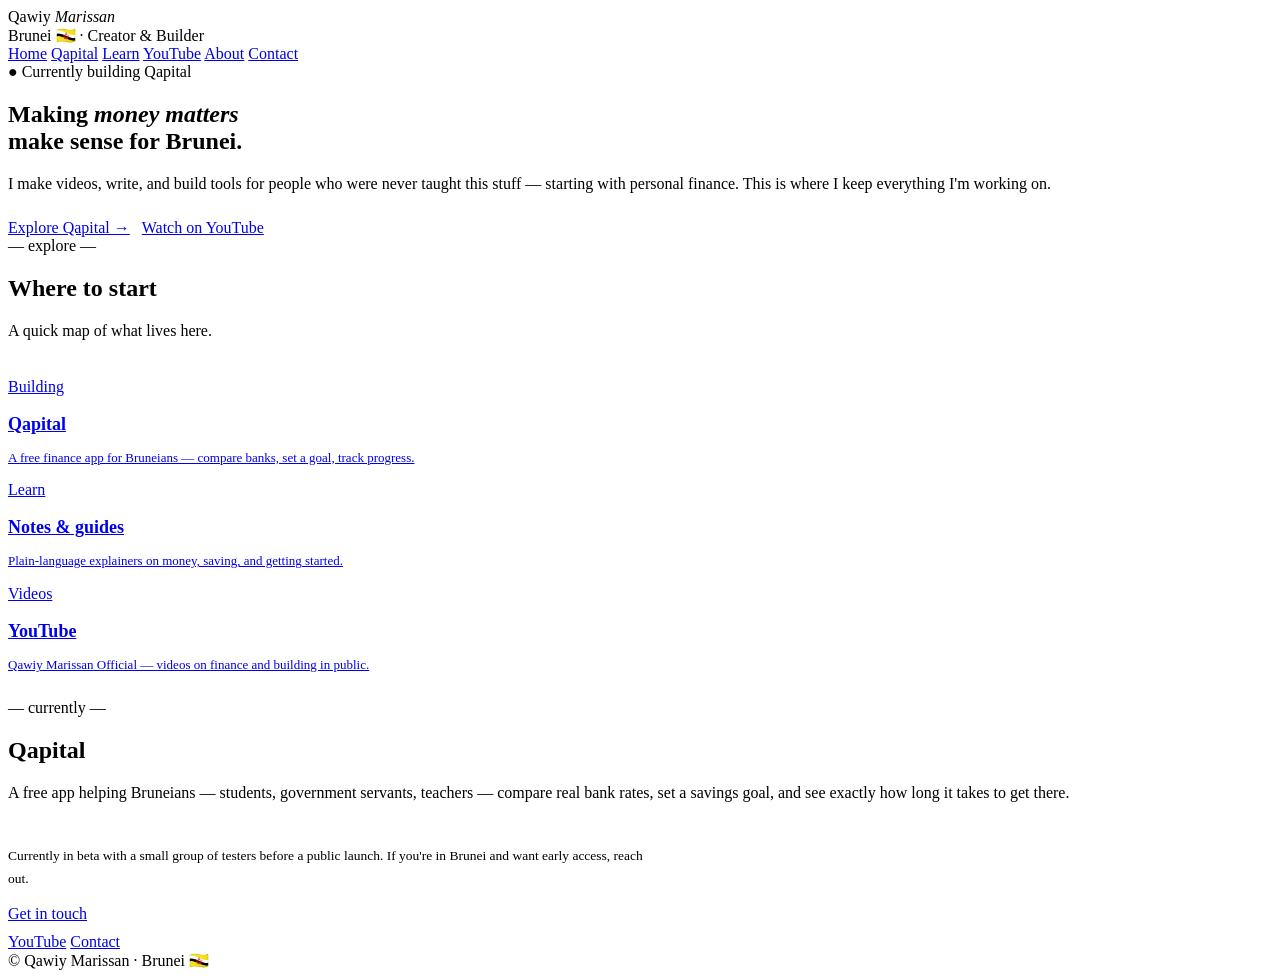
==== commit 64333cf2: "Add files via upload" ====
--- a/index.html
+++ b/index.html
@@ -4,7 +4,7 @@
 <meta charset="UTF-8">
 <meta name="viewport" content="width=device-width,initial-scale=1">
 <title>Qawiy Marissan</title>
-<meta name="description" content="Qawiy Marissan — Bruneian creator, writer, and builder of Qapital.">
+<meta name="description" content="Qawiy Marissan — Bruneian creator and builder of Qapital.">
 <link rel="preconnect" href="https://fonts.googleapis.com">
 <link href="https://fonts.googleapis.com/css2?family=Fraunces:ital,wght@0,400;0,500;0,600;0,700;1,500&family=DM+Sans:wght@300;400;500;600;700&display=swap" rel="stylesheet">
 <link rel="stylesheet" href="css/style.css">
@@ -16,16 +16,16 @@
 <div class="head-row">
 <div class="brand">
 <div class="name">Qawiy <em>Marissan</em></div>
-<div class="tag">Brunei 🇧🇳 · Creator &amp; Writer</div>
+<div class="tag">Brunei 🇧🇳 · Creator &amp; Builder</div>
 </div>
 </div>
 <nav class="card-tabs">
 <a href="index.html" class="on">Home</a>
+<a href="qapital.html">Qapital</a>
+<a href="learn.html">Learn</a>
+<a href="youtube.html">YouTube</a>
 <a href="about.html">About</a>
-<a href="writing.html">Writing</a>
-<a href="books.html">Books</a>
-<a href="music.html">Music</a>
-<a href="youtube.html">YouTube</a>
+<a href="contact.html">Contact</a>
 </nav>
 </div>
 </header>
@@ -34,9 +34,9 @@
 <section class="hero wrap">
 <div class="eyebrow">● Currently building Qapital</div>
 <h1>Making <em>money matters</em><br>make sense for Brunei.</h1>
-<p class="lede">I make videos, write, and build tools for people who were never taught this stuff — starting with personal finance. This is where I keep the rest of what I make and think about.</p>
+<p class="lede">I make videos, write, and build tools for people who were never taught this stuff — starting with personal finance. This is where I keep everything I'm working on.</p>
 <div style="margin-top:26px;display:flex;gap:12px;flex-wrap:wrap">
-<a href="about.html" class="btn">More about me →</a>
+<a href="qapital.html" class="btn">Explore Qapital →</a>
 <a href="youtube.html" class="btn outline">Watch on YouTube</a>
 </div>
 </section>
@@ -50,22 +50,22 @@
 <section class="wrap" style="padding:22px 0 10px">
 <div class="grid grid-3">
 
-<a href="writing.html" class="card" style="display:block">
-<div class="tagchip">Writing</div>
-<h3 style="font-size:18px;margin-bottom:6px">Essays &amp; notes</h3>
-<p style="font-size:13px;color:var(--ink-soft);line-height:1.6">Longer thoughts on money, building things, and Brunei.</p>
+<a href="qapital.html" class="card" style="display:block">
+<div class="tagchip gold">Building</div>
+<h3 style="font-size:18px;margin-bottom:6px">Qapital</h3>
+<p style="font-size:13px;color:var(--ink-soft);line-height:1.6">A free finance app for Bruneians — compare banks, set a goal, track progress.</p>
 </a>
 
-<a href="books.html" class="card" style="display:block">
-<div class="tagchip">Books</div>
-<h3 style="font-size:18px;margin-bottom:6px">What I'm reading</h3>
-<p style="font-size:13px;color:var(--ink-soft);line-height:1.6">A running log, with the odd short review.</p>
+<a href="learn.html" class="card" style="display:block">
+<div class="tagchip">Learn</div>
+<h3 style="font-size:18px;margin-bottom:6px">Notes &amp; guides</h3>
+<p style="font-size:13px;color:var(--ink-soft);line-height:1.6">Plain-language explainers on money, saving, and getting started.</p>
 </a>
 
-<a href="music.html" class="card" style="display:block">
-<div class="tagchip">Music</div>
-<h3 style="font-size:18px;margin-bottom:6px">On rotation</h3>
-<p style="font-size:13px;color:var(--ink-soft);line-height:1.6">What's been on repeat lately.</p>
+<a href="youtube.html" class="card" style="display:block">
+<div class="tagchip">Videos</div>
+<h3 style="font-size:18px;margin-bottom:6px">YouTube</h3>
+<p style="font-size:13px;color:var(--ink-soft);line-height:1.6">Qawiy Marissan Official — videos on finance and building in public.</p>
 </a>
 
 </div>
@@ -76,10 +76,10 @@
 <h2>Qapital</h2>
 <p class="sub">A free app helping Bruneians — students, government servants, teachers — compare real bank rates, set a savings goal, and see exactly how long it takes to get there.</p>
 </section>
-<section class="wrap" style="padding:14px 0 10px 0 0">
+<section class="wrap" style="padding:14px 0 10px">
 <div class="card" style="max-width:640px">
 <p style="font-size:13.5px;color:var(--ink-soft);line-height:1.7;margin-bottom:14px">Currently in beta with a small group of testers before a public launch. If you're in Brunei and want early access, reach out.</p>
-<a href="about.html#contact" class="btn outline">Get in touch</a>
+<a href="contact.html" class="btn outline">Get in touch</a>
 </div>
 </section>
 </main>
@@ -89,7 +89,7 @@
 <div class="row">
 <div class="links">
 <a href="https://youtube.com/@QawiyMarissanOfficial" target="_blank" rel="noopener">YouTube</a>
-<a href="mailto:hello@qawiymarissan.com">Email</a>
+<a href="contact.html">Contact</a>
 </div>
 <div class="copy">© Qawiy Marissan · Brunei 🇧🇳</div>
 </div>
